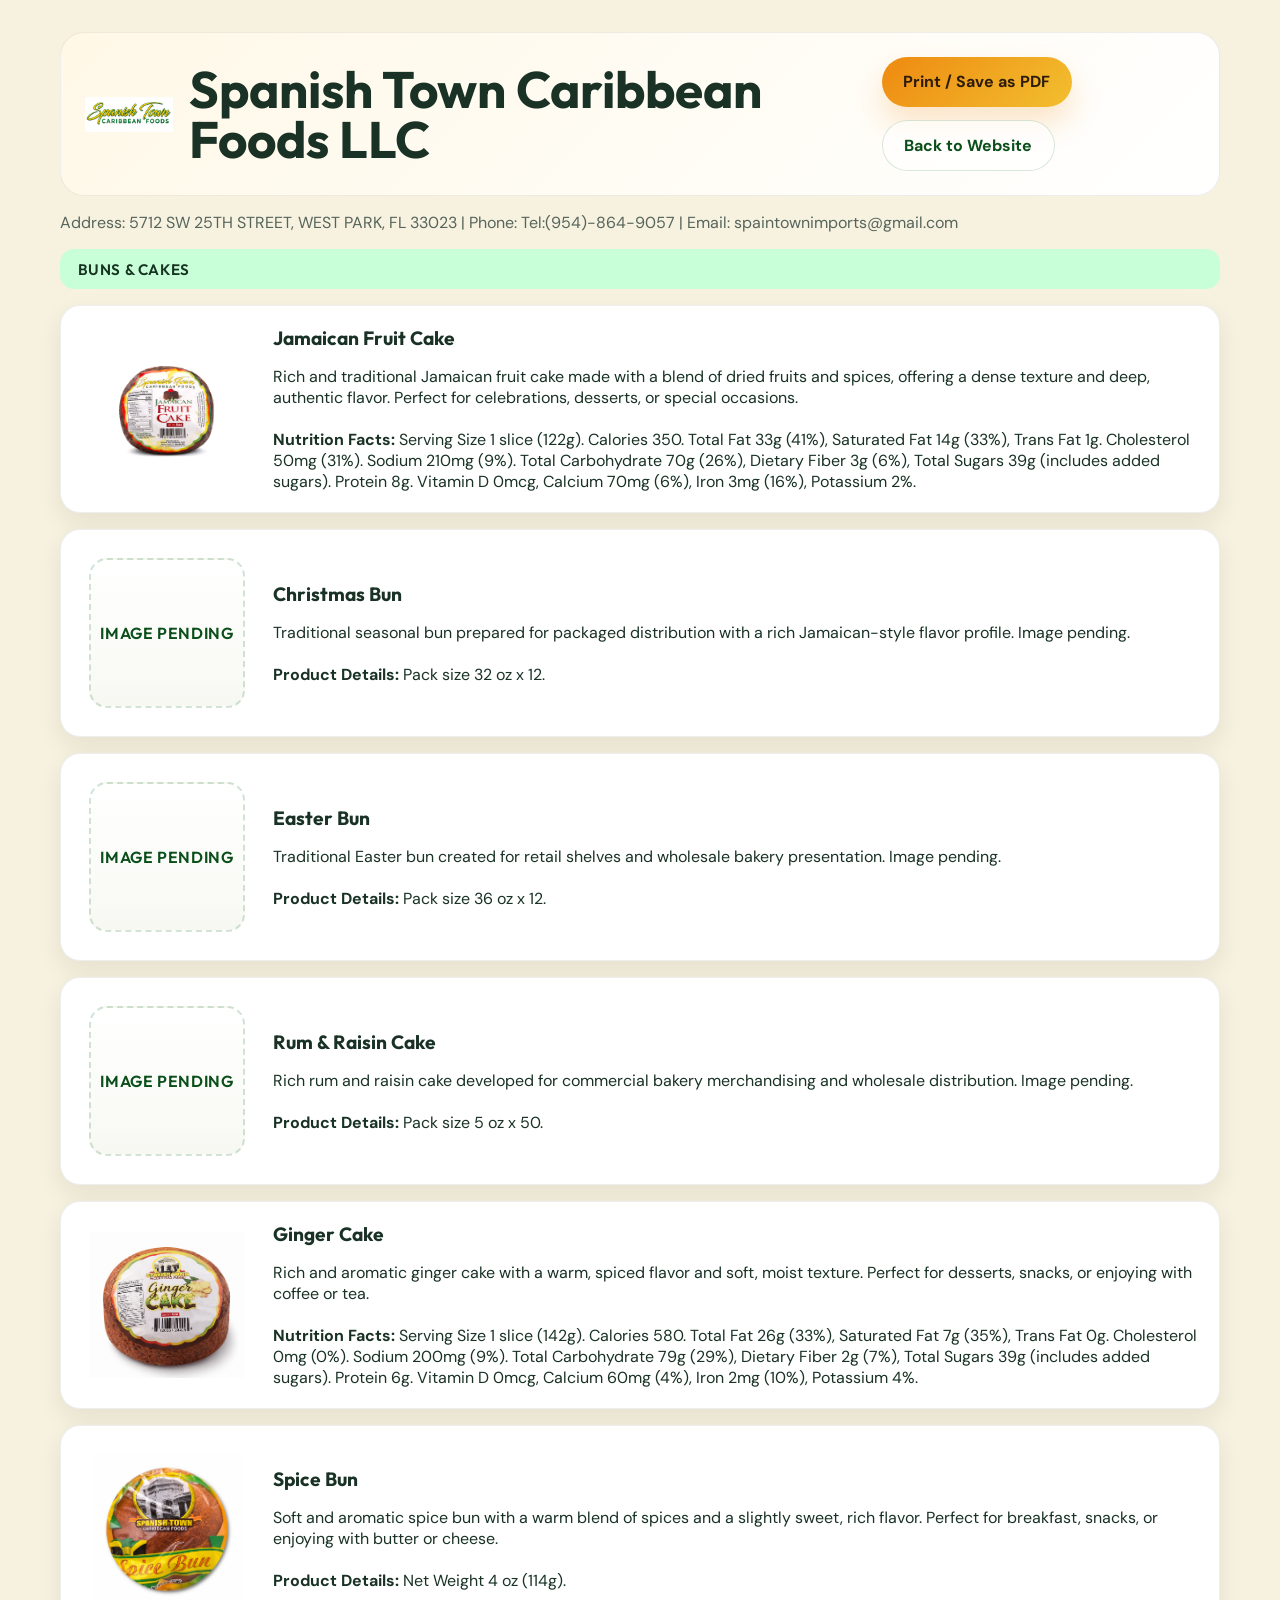
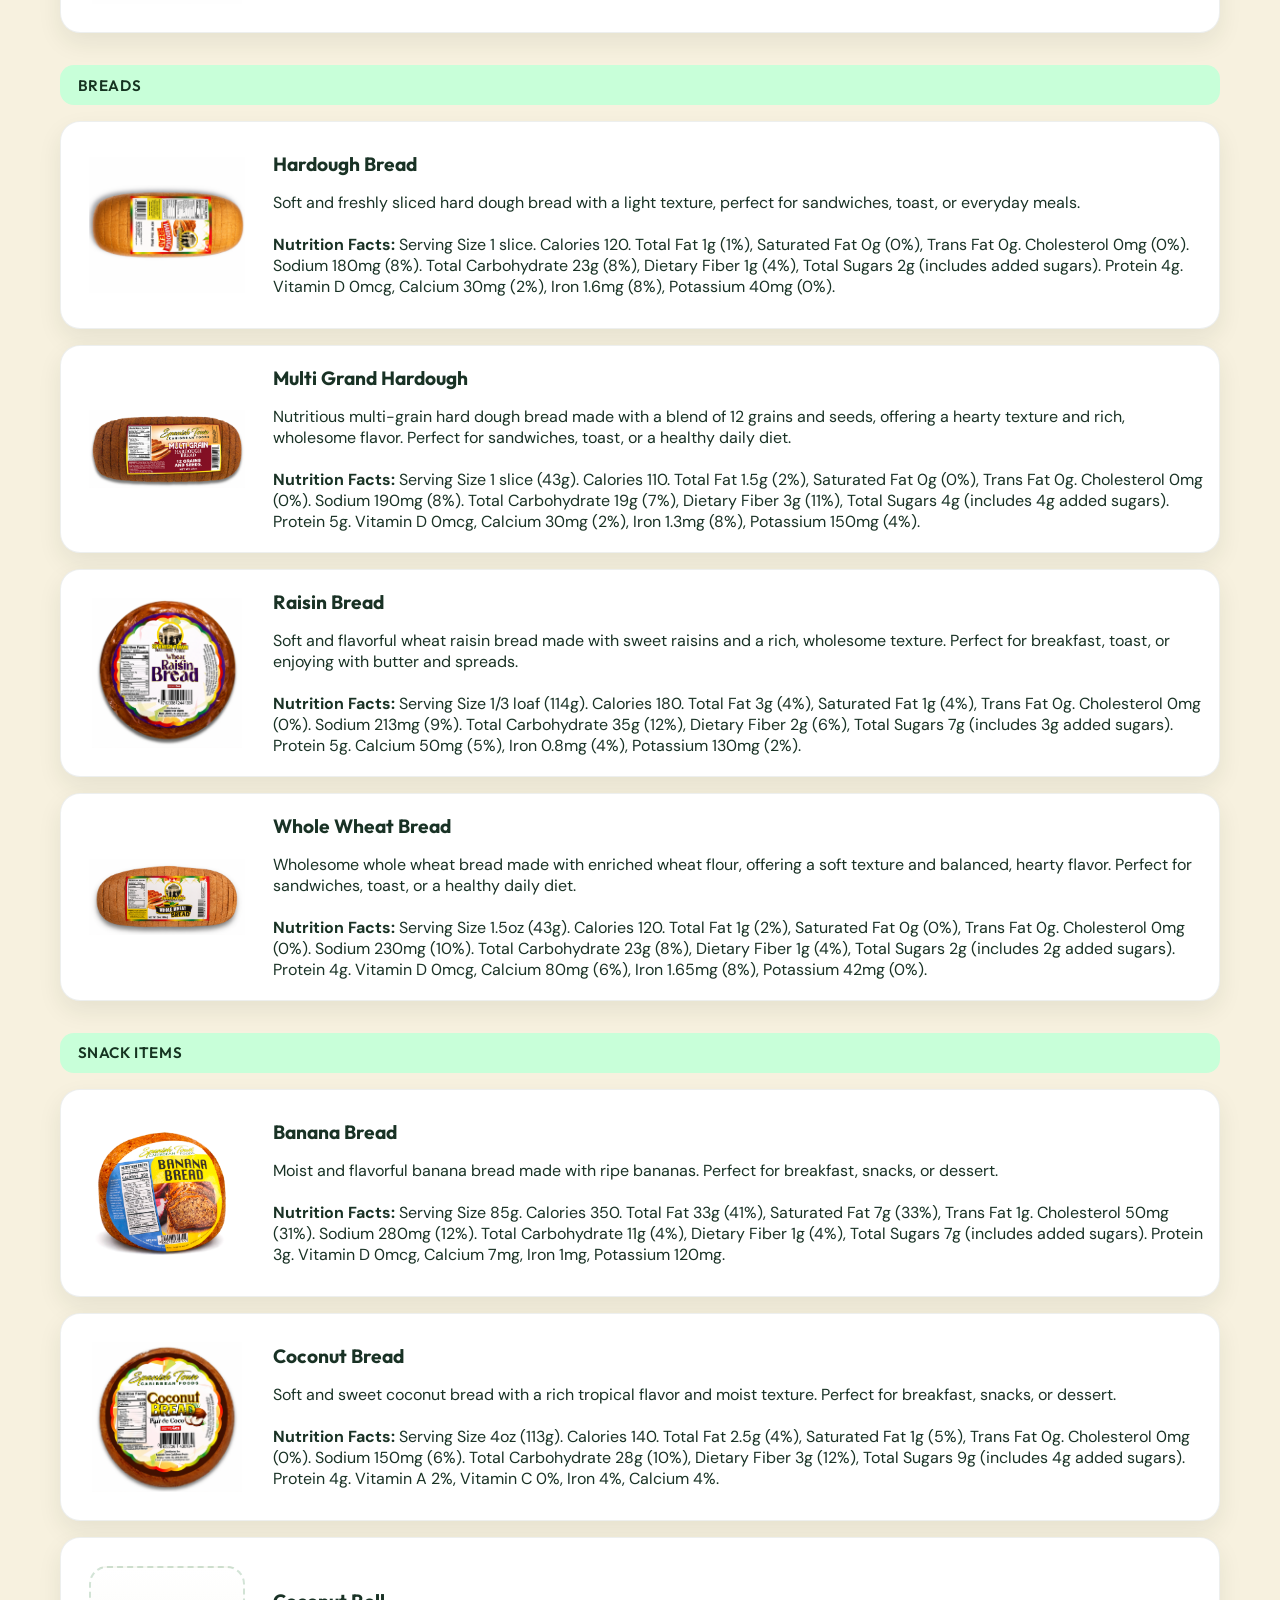
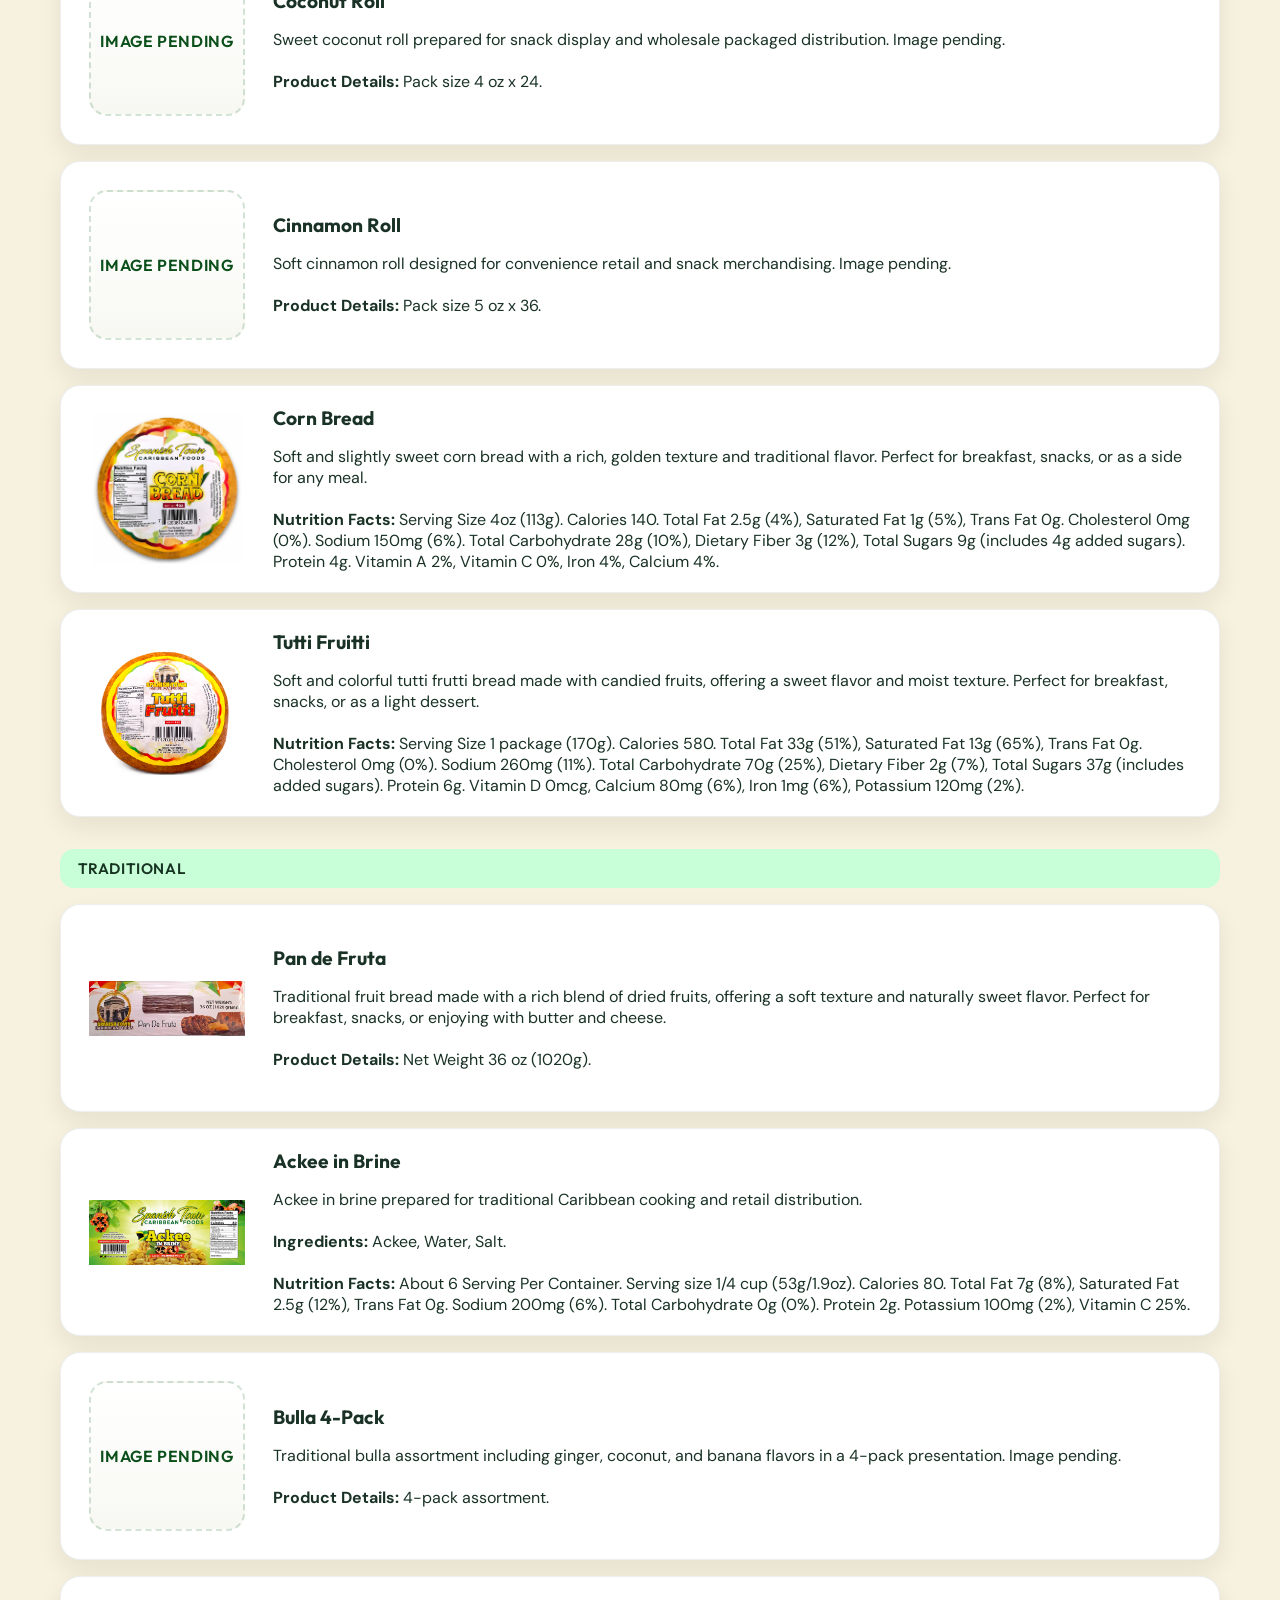
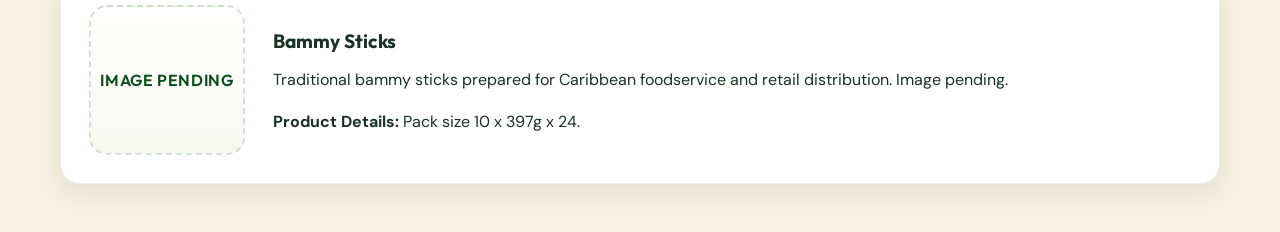
==== catalog.html @ 470613c6 "Initial website" ====
<!DOCTYPE html>
<html lang="en">
<head>
  <meta charset="UTF-8">
  <meta name="viewport" content="width=device-width, initial-scale=1.0">
  <title>Printable Catalog | Spanish Town Caribbean Foods LLC</title>
  <meta
    name="description"
    content="Printable product catalog for Spanish Town Caribbean Foods LLC."
  >
  <link rel="preconnect" href="https://fonts.googleapis.com">
  <link rel="preconnect" href="https://fonts.gstatic.com" crossorigin>
  <link
    href="https://fonts.googleapis.com/css2?family=DM+Sans:wght@400;500;700&family=Outfit:wght@500;600;700;800&display=swap"
    rel="stylesheet"
  >
  <link rel="stylesheet" href="styles.css">
</head>
<body class="catalog-print">
  <header class="print-header">
    <div class="container">
      <div class="print-shell">
        <div class="print-brand">
          <img src="img/Logo1.png" alt="Spanish Town Caribbean Foods LLC logo">
          <div>
            <h1>Spanish Town Caribbean Foods LLC</h1>
          </div>
        </div>
        <div class="print-actions">
          <a class="button button-primary" href="#" onclick="window.print(); return false;">Print / Save as PDF</a>
          <a class="button button-secondary" href="index.html">Back to Website</a>
        </div>
      </div>
      <p class="print-note">
        Address: 5712 SW 25TH STREET, WEST PARK, FL 33023 | Phone: Tel:(954)-864-9057 | Email: spaintownimports@gmail.com
      </p>
    </div>
  </header>

  <main>
    <section>
      <div class="container print-grid" id="print-grid" aria-live="polite"></div>
    </section>
  </main>

  <script src="script.js"></script>
</body>
</html>
---- styles.css ----
:root {
  --bg: #fffaf0;
  --surface: #ffffff;
  --surface-strong: #fff2cc;
  --text: #193225;
  --muted: #56655c;
  --line: rgba(25, 50, 37, 0.12);
  --green: #0d6b24;
  --green-deep: #0a4e1a;
  --gold: #f2bf2f;
  --orange: #ee8a11;
  --brown: #5b3510;
  --shadow: 0 20px 60px rgba(31, 54, 28, 0.12);
  --radius-lg: 28px;
  --radius-md: 20px;
  --radius-sm: 14px;
  --container: min(1160px, calc(100% - 2rem));
}

*,
*::before,
*::after {
  box-sizing: border-box;
}

html {
  scroll-behavior: smooth;
}

body {
  margin: 0;
  font-family: "DM Sans", sans-serif;
  color: var(--text);
  background:
    radial-gradient(circle at top left, rgba(242, 191, 47, 0.2), transparent 30%),
    radial-gradient(circle at 90% 15%, rgba(13, 107, 36, 0.14), transparent 28%),
    linear-gradient(180deg, #fffdf8 0%, #fffaf0 45%, #fff7ea 100%);
}

img {
  max-width: 100%;
  display: block;
}

a {
  color: inherit;
  text-decoration: none;
}

.container {
  width: var(--container);
  margin: 0 auto;
}

.sr-only {
  position: absolute;
  width: 1px;
  height: 1px;
  padding: 0;
  margin: -1px;
  overflow: hidden;
  clip: rect(0, 0, 0, 0);
  border: 0;
}

.site-header {
  position: sticky;
  top: 0;
  z-index: 20;
  padding: 1rem 0;
  backdrop-filter: blur(20px);
  background: rgba(255, 250, 240, 0.8);
  border-bottom: 1px solid rgba(25, 50, 37, 0.08);
}

.nav-shell {
  display: flex;
  align-items: center;
  justify-content: space-between;
  gap: 1.5rem;
}

.brand {
  display: flex;
  align-items: center;
  gap: 0.9rem;
  min-width: 0;
}

.brand-logo {
  width: 64px;
  height: 64px;
  object-fit: contain;
  border-radius: 18px;
  background: rgba(255, 255, 255, 0.9);
  box-shadow: 0 8px 24px rgba(19, 41, 25, 0.12);
  padding: 0.35rem;
}

.brand-copy {
  display: flex;
  flex-direction: column;
  gap: 0.1rem;
}

.brand-name,
.brand-tag,
.eyebrow,
.band-label,
.contact-label {
  letter-spacing: 0.08em;
  text-transform: uppercase;
}

.brand-name {
  font-family: "Outfit", sans-serif;
  font-size: 0.92rem;
  font-weight: 700;
}

.brand-tag {
  color: var(--muted);
  font-size: 0.72rem;
}

.site-nav {
  display: flex;
  align-items: center;
  gap: 1.15rem;
}

.site-nav a {
  font-weight: 500;
  color: var(--muted);
}

.site-nav .nav-cta,
.site-nav .nav-cta:hover,
.site-nav .nav-cta:focus-visible {
  color: #fff;
}

.site-nav a:hover,
.site-nav a:focus-visible {
  color: var(--green-deep);
}

.nav-cta,
.button {
  display: inline-flex;
  align-items: center;
  justify-content: center;
  border-radius: 999px;
  padding: 0.9rem 1.35rem;
  font-weight: 700;
  transition: transform 180ms ease, box-shadow 180ms ease, background 180ms ease;
}

.nav-cta {
  background: linear-gradient(135deg, var(--green) 0%, var(--green-deep) 100%);
  color: #fff;
  box-shadow: 0 14px 30px rgba(13, 107, 36, 0.2);
}

.nav-cta:hover,
.button:hover,
.nav-cta:focus-visible,
.button:focus-visible {
  transform: translateY(-2px);
}

.menu-toggle {
  display: none;
  border: 0;
  background: transparent;
  padding: 0.35rem;
  cursor: pointer;
}

.menu-toggle span {
  display: block;
  width: 24px;
  height: 2px;
  background: var(--green-deep);
  margin: 5px 0;
  border-radius: 2px;
}

.hero {
  padding: 5rem 0 2rem;
}

.hero-simple {
  display: flex;
  justify-content: center;
  text-align: center;
}

.hero-copy-simple {
  width: min(1120px, 100%);
  margin: 0 auto;
}

.eyebrow {
  color: var(--orange);
  font-size: 0.78rem;
  font-weight: 700;
  margin: 0 0 1rem;
}

h1,
h2,
h3 {
  margin: 0;
  font-family: "Outfit", sans-serif;
}

h1 {
  font-size: clamp(2.7rem, 4vw, 5rem);
  line-height: 0.98;
  max-width: none;
}

h2 {
  font-size: clamp(2rem, 3vw, 3rem);
  line-height: 1.05;
  max-width: 12ch;
}

h3 {
  font-size: 1.2rem;
}

.hero-text,
.section-intro,
.about-copy p,
.contact-copy p,
.product-copy p,
.contact-card p,
.site-footer p {
  color: var(--muted);
  line-height: 1.7;
}

.hero-text {
  max-width: 42rem;
  font-size: 1.05rem;
  margin: 1.25rem auto 0;
}

.hero-title {
  font-size: clamp(3.4rem, 7vw, 6.8rem);
  line-height: 0.92;
  letter-spacing: -0.04em;
  text-wrap: balance;
}

.hero-title-line {
  display: block;
}

.hero-title-warm {
  background: linear-gradient(180deg, #7c461d 0%, #683716 36%, #4f280f 68%, #341707 100%);
  -webkit-background-clip: text;
  background-clip: text;
  color: transparent;
  text-shadow:
    0 2px 0 rgba(52, 23, 7, 0.2),
    0 12px 26px rgba(79, 40, 15, 0.18);
}

.button-primary {
  background: linear-gradient(135deg, var(--orange) 0%, var(--gold) 100%);
  color: #2e1c0b;
  box-shadow: 0 16px 30px rgba(238, 138, 17, 0.22);
}

.button-secondary {
  background: rgba(255, 255, 255, 0.65);
  border: 1px solid rgba(13, 107, 36, 0.16);
  color: var(--green-deep);
}

.product-index {
  display: inline-flex;
  align-items: center;
  gap: 0.45rem;
  padding: 0.4rem 0.7rem;
  border-radius: 999px;
  background: rgba(13, 107, 36, 0.08);
  color: var(--green-deep);
  font-size: 0.78rem;
  font-weight: 700;
  letter-spacing: 0.04em;
  text-transform: uppercase;
}

.hero-band {
  margin-top: 3rem;
  padding: 1rem 0 0;
}

.hero-band-grid {
  display: grid;
  grid-template-columns: repeat(3, 1fr);
  gap: 1rem;
}

.hero-band-grid > div {
  padding: 1.25rem 1.35rem;
  border-radius: 18px;
  background: linear-gradient(135deg, rgba(255, 246, 222, 0.9), rgba(255, 255, 255, 0.72));
  border: 1px solid rgba(91, 53, 16, 0.08);
}

.band-number {
  display: block;
  font-family: "Outfit", sans-serif;
  font-size: 1.6rem;
  font-weight: 800;
  color: var(--green-deep);
}

.band-label {
  color: var(--muted);
  font-size: 0.75rem;
  font-weight: 700;
}

.section {
  padding: 5rem 0;
}

.section-heading {
  display: grid;
  grid-template-columns: 0.85fr 1.15fr;
  gap: 2rem;
}

.section-stack {
  display: flex;
  flex-direction: column;
  gap: 1rem;
}

.contact-cards {
  display: grid;
  gap: 1rem;
}

.contact-card,
.product-card {
  border-radius: var(--radius-md);
  background: rgba(255, 255, 255, 0.86);
  border: 1px solid var(--line);
  box-shadow: var(--shadow);
}

.contact-card {
  padding: 1.4rem;
}

.catalog-section {
  background: linear-gradient(180deg, rgba(255, 245, 220, 0.42), rgba(255, 255, 255, 0));
}

.catalog-group {
  display: grid;
  gap: 1.4rem;
}

.catalog-layout {
  display: grid;
  gap: 2.5rem;
}

.catalog-filters {
  display: flex;
  flex-wrap: wrap;
  justify-content: center;
  gap: 0.85rem;
  margin-bottom: 2rem;
}

.catalog-filter {
  border: 1px solid rgba(13, 107, 36, 0.14);
  background: rgba(255, 255, 255, 0.72);
  color: var(--green-deep);
  border-radius: 999px;
  padding: 0.8rem 1.2rem;
  font-family: "Outfit", sans-serif;
  font-size: 0.95rem;
  font-weight: 600;
  cursor: pointer;
  transition: transform 180ms ease, background 180ms ease, color 180ms ease, box-shadow 180ms ease;
}

.catalog-filter:hover,
.catalog-filter:focus-visible {
  transform: translateY(-2px);
}

.catalog-filter.is-active {
  background: linear-gradient(135deg, var(--green) 0%, var(--green-deep) 100%);
  color: #ffffff;
  box-shadow: 0 12px 28px rgba(13, 107, 36, 0.18);
}

.catalog-group + .catalog-group {
  margin-top: 0;
}

.catalog-group-heading {
  display: flex;
  justify-content: flex-start;
}

.catalog-group-badge,
.print-group-heading {
  display: inline-flex;
  align-items: center;
  padding: 0.65rem 1.1rem;
  border-radius: 14px;
  background: #c8ffd9;
  color: #163421;
  font-family: "Outfit", sans-serif;
  font-size: 0.95rem;
  font-weight: 600;
  letter-spacing: 0.04em;
  text-transform: uppercase;
}

.category-grid {
  width: 100%;
}

.section-heading {
  align-items: end;
  margin-bottom: 2rem;
}

.catalog-section .section-heading {
  grid-template-columns: 1fr;
  justify-items: center;
  text-align: center;
}

.catalog-section h2,
.pricing-section h2,
.about-section h2,
.contact-section h2 {
  max-width: none;
  font-size: clamp(2.5rem, 4.4vw, 4.25rem);
  color: var(--green);
}

.section-heading-simple {
  grid-template-columns: 1fr;
  justify-items: start;
  text-align: left;
  margin-bottom: 0;
}

.section-heading-simple h2 {
  max-width: none;
}

.about-copy-full {
  width: 100%;
  max-width: none;
  margin: 0;
  text-align: left;
}

.about-copy-full p {
  margin-top: 0;
  max-width: none;
}

.about-section .section-heading-simple {
  gap: 0.75rem;
}

.about-section .eyebrow {
  margin-bottom: 0;
}

.product-grid {
  display: grid;
  grid-template-columns: repeat(3, minmax(0, 1fr));
  gap: 1.2rem;
}

.product-card {
  display: flex;
  flex-direction: column;
  overflow: hidden;
  background: linear-gradient(180deg, #fffef9, #fff1c9);
}

.product-media {
  aspect-ratio: 1 / 1;
  display: flex;
  align-items: center;
  justify-content: center;
  background: #ffffff;
  padding: 1rem;
}

.product-media img {
  width: auto;
  height: 100%;
  max-width: 100%;
  max-height: 100%;
  object-fit: contain;
}

.product-media-placeholder {
  display: flex;
  align-items: center;
  justify-content: center;
  width: 100%;
  height: 100%;
  border: 2px dashed rgba(13, 107, 36, 0.18);
  border-radius: 18px;
  background: linear-gradient(180deg, #ffffff, #f8f8f3);
  color: var(--green-deep);
  font-family: "Outfit", sans-serif;
  font-size: 1rem;
  font-weight: 600;
  letter-spacing: 0.04em;
  text-transform: uppercase;
}

.product-copy {
  flex: 1;
  display: flex;
  flex-direction: column;
  justify-content: flex-start;
  padding: 1.2rem;
  background: transparent;
}

.product-copy h3 {
  margin-top: 0.9rem;
}

.product-copy p {
  margin-bottom: 0;
}

.product-details {
  margin-top: 1rem;
  border-top: 1px solid rgba(25, 50, 37, 0.12);
  padding-top: 0.9rem;
}

.product-details summary {
  list-style: none;
  cursor: pointer;
  font-family: "Outfit", sans-serif;
  font-size: 0.95rem;
  font-weight: 600;
  color: var(--green-deep);
}

.product-details summary::-webkit-details-marker {
  display: none;
}

.product-details summary::after {
  content: "+";
  float: right;
  font-size: 1.05rem;
}

.product-details[open] summary::after {
  content: "-";
}

.product-details-body {
  margin-top: 0.85rem;
  color: var(--muted);
  line-height: 1.7;
}

.pricing-section {
  position: relative;
  overflow: hidden;
  padding-top: 3rem;
}

.pricing-section::before {
  content: "";
  position: absolute;
  inset: 4rem auto auto -8rem;
  width: 280px;
  height: 280px;
  border-radius: 50%;
  background: radial-gradient(circle, rgba(238, 138, 17, 0.12), transparent 70%);
  pointer-events: none;
}

.pricing-shell {
  display: grid;
  grid-template-columns: 0.95fr 1.05fr;
  gap: 2rem;
  align-items: start;
}

.pricing-copy {
  display: grid;
  gap: 1.25rem;
}

.pricing-copy h2 {
  max-width: 11ch;
  line-height: 0.95;
}

.pricing-copy p:last-child {
  max-width: none;
  font-size: 1.05rem;
}

.pricing-rule {
  width: min(100%, 620px);
  height: 3px;
  border-radius: 999px;
  background: linear-gradient(90deg, rgba(91, 53, 16, 0.7), rgba(91, 53, 16, 0.08));
}

.pricing-panel {
  display: grid;
  gap: 1.25rem;
}

.pricing-table-wrap {
  overflow: hidden;
  border-radius: 20px;
  background: rgba(255, 255, 255, 0.9);
  border: 1px solid rgba(25, 50, 37, 0.12);
  box-shadow: var(--shadow);
}

.pricing-table {
  width: 100%;
  border-collapse: collapse;
}

.pricing-table th,
.pricing-table td {
  padding: 1.25rem 1.4rem;
  text-align: left;
  border-bottom: 1px solid rgba(25, 50, 37, 0.12);
}

.pricing-table th {
  font-family: "Outfit", sans-serif;
  font-size: 0.95rem;
  color: #1f2c24;
  background: rgba(255, 250, 240, 0.9);
}

.pricing-table tbody tr:last-child td {
  border-bottom: 0;
}

.pricing-table td {
  color: #24342b;
  background: rgba(255, 255, 255, 0.94);
}

.price-value {
  font-family: "Outfit", sans-serif;
  font-size: 1.1rem;
  font-weight: 700;
  color: #079d45 !important;
}

.pricing-banner {
  display: grid;
  grid-template-columns: auto 1fr;
  gap: 1rem;
  align-items: start;
  padding: 1.25rem 1.4rem;
  border-radius: 18px;
  background: linear-gradient(135deg, #b8ffbd, #d4ffb5);
  border: 1px solid rgba(7, 157, 69, 0.12);
}

.pricing-banner p {
  margin: 0;
  color: #1d3527;
  font-size: 1.02rem;
}

.pricing-banner-icon {
  width: 32px;
  height: 32px;
  display: inline-flex;
  align-items: center;
  justify-content: center;
  border-radius: 50%;
  background: rgba(255, 255, 255, 0.72);
  color: #079d45;
  font-weight: 800;
}

.pricing-highlights {
  display: grid;
  grid-template-columns: repeat(3, minmax(0, 1fr));
  gap: 1.35rem;
  margin-top: 2rem;
}

.pricing-card {
  padding: 1.5rem;
  border-radius: 20px;
  background: rgba(255, 250, 247, 0.82);
  border: 1px solid rgba(25, 50, 37, 0.1);
  box-shadow: var(--shadow);
}

.pricing-card h3 {
  font-size: clamp(1.6rem, 2vw, 2.3rem);
  line-height: 0.98;
  margin-bottom: 0.8rem;
}

.pricing-card p {
  margin: 0;
  color: var(--muted);
  line-height: 1.55;
}

.contact-section {
  padding-top: 1.5rem;
}

.contact-cards {
  grid-template-columns: repeat(3, minmax(0, 1fr));
  margin-top: 0;
}

.contact-cards-uniform {
  align-items: stretch;
}

.contact-card a {
  font-family: "Outfit", sans-serif;
  font-size: 1.05rem;
  font-weight: 600;
  color: var(--green-deep);
  word-break: break-word;
}

.contact-value {
  font-family: "Outfit", sans-serif;
  font-size: 0.9rem;
  font-weight: 600;
  color: var(--green-deep);
  word-break: break-word;
  white-space: nowrap;
}

.contact-card {
  min-height: 180px;
  display: flex;
  flex-direction: column;
  justify-content: center;
  align-items: center;
  text-align: center;
}

.contact-card p,
.contact-card a {
  margin-top: 0.85rem;
}

.contact-label {
  display: block;
  min-height: 1.2rem;
  color: var(--orange);
  font-size: 0.74rem;
  font-weight: 700;
}

.contact-card .contact-value {
  color: var(--green-deep);
}

.site-footer {
  padding: 2rem 0 3rem;
}

.footer-shell {
  display: flex;
  align-items: flex-end;
  justify-content: space-between;
  gap: 2rem;
  padding-top: 2rem;
  border-top: 1px solid rgba(25, 50, 37, 0.12);
}

.footer-logo {
  width: 120px;
  margin-bottom: 1rem;
}

.footer-links {
  display: flex;
  flex-wrap: wrap;
  gap: 1rem;
  color: var(--muted);
}

.footer-links a:hover,
.footer-links a:focus-visible {
  color: var(--green-deep);
}

.catalog-print {
  background: #f7f1df;
}

.print-header {
  padding: 2rem 0 1rem;
}

.print-shell {
  display: flex;
  align-items: center;
  justify-content: space-between;
  gap: 1.5rem;
  border-radius: 24px;
  padding: 1.5rem;
  background: linear-gradient(135deg, #fff8e7, #ffffff);
  border: 1px solid rgba(25, 50, 37, 0.08);
}

.print-brand {
  display: flex;
  align-items: center;
  gap: 1rem;
}

.print-brand img {
  width: 88px;
  height: 88px;
  object-fit: contain;
}

.print-actions {
  display: flex;
  gap: 0.8rem;
  flex-wrap: wrap;
}

.print-note {
  color: var(--muted);
  margin: 1rem 0 0;
}

.print-grid {
  display: grid;
  gap: 2rem;
  padding-bottom: 3rem;
}

.print-group {
  display: grid;
  gap: 1rem;
}

.print-card {
  display: grid;
  grid-template-columns: 180px 1fr;
  gap: 1rem;
  align-items: center;
  padding: 1rem;
  border-radius: 20px;
  background: #fff;
  border: 1px solid rgba(25, 50, 37, 0.08);
  box-shadow: 0 10px 24px rgba(31, 54, 28, 0.08);
  break-inside: avoid;
}

.print-card-media {
  border-radius: 16px;
  display: flex;
  align-items: center;
  justify-content: center;
  background: #ffffff;
  padding: 0.75rem;
}

.print-card-media img {
  width: auto;
  height: 150px;
  max-width: 100%;
  object-fit: contain;
}

.print-media-placeholder {
  min-height: 150px;
}

.print-card p {
  margin-bottom: 0;
}

@media (max-width: 1024px) {
  .hero-grid,
  .section-heading,
  .pricing-shell,
  .pricing-highlights,
  .hero-band-grid,
  .product-grid,
  .contact-cards,
  .print-grid {
    grid-template-columns: 1fr 1fr;
  }

  .product-grid {
    grid-template-columns: repeat(2, minmax(0, 1fr));
  }

  .contact-cards {
    grid-template-columns: 1fr;
  }

  .pricing-highlights {
    grid-template-columns: 1fr;
  }
}

@media (max-width: 780px) {
  .site-header {
    padding: 0.8rem 0;
  }

  .menu-toggle {
    display: inline-block;
  }

  .site-nav {
    position: absolute;
    top: calc(100% + 0.5rem);
    right: 1rem;
    left: 1rem;
    display: none;
    flex-direction: column;
    align-items: stretch;
    padding: 1rem;
    border-radius: 18px;
    background: rgba(255, 250, 240, 0.98);
    border: 1px solid rgba(25, 50, 37, 0.08);
    box-shadow: var(--shadow);
  }

  .site-nav.is-open {
    display: flex;
  }

  .hero-grid,
  .section-heading,
  .hero-band-grid,
  .product-grid,
  .footer-shell,
  .print-grid,
  .print-card {
    grid-template-columns: 1fr;
  }

  .catalog-filters {
    justify-content: flex-start;
  }

  .pricing-table th,
  .pricing-table td {
    padding: 1rem;
    font-size: 0.92rem;
  }

  .pricing-copy h2 {
    max-width: none;
  }

  .nav-shell {
    position: relative;
  }

  h1 {
    max-width: none;
    font-size: clamp(2.3rem, 9vw, 3.6rem);
  }

  .hero-title {
    font-size: clamp(2.6rem, 11vw, 4.1rem);
    line-height: 0.96;
  }

  h2 {
    max-width: none;
  }

  .brand-copy {
    display: none;
  }

  .section {
    padding: 4rem 0;
  }

  .hero {
    padding-top: 2rem;
  }

  .print-shell,
  .print-brand {
    flex-direction: column;
    align-items: flex-start;
  }
}

@media print {
  .print-actions,
  .site-header,
  .site-footer {
    display: none !important;
  }

  body.catalog-print {
    background: #fff;
  }

  .print-header {
    padding-top: 0;
  }

  .print-shell,
  .print-card {
    box-shadow: none;
  }
}

/* A PARTIR DE AQUÍ HE AÑADIDO / AJUSTADO */

.about-section {
  padding-top: 0.5rem;
  padding-bottom: 2rem;
}

.contact-section {
  padding-top: 1rem;
  padding-bottom: 2rem;
}

.about-heading {
  width: 100%;
  display: block;
  text-align: center;
  margin-bottom: 1.5rem;
}

.about-heading h2 {
  display: block;
  width: 100%;
  max-width: none;
  margin: 0;
  text-align: center;
}

.contact-copy {
  width: 100%;
  display: block;
  text-align: center;
  margin-bottom: 1.5rem;
}

.contact-copy h2 {
  display: block;
  width: 100%;
  max-width: none;
  margin: 0;
  text-align: center;
}

.about-copy {
  width: 100%;
  text-align: left;
}

.about-copy p {
  text-align: left;
}
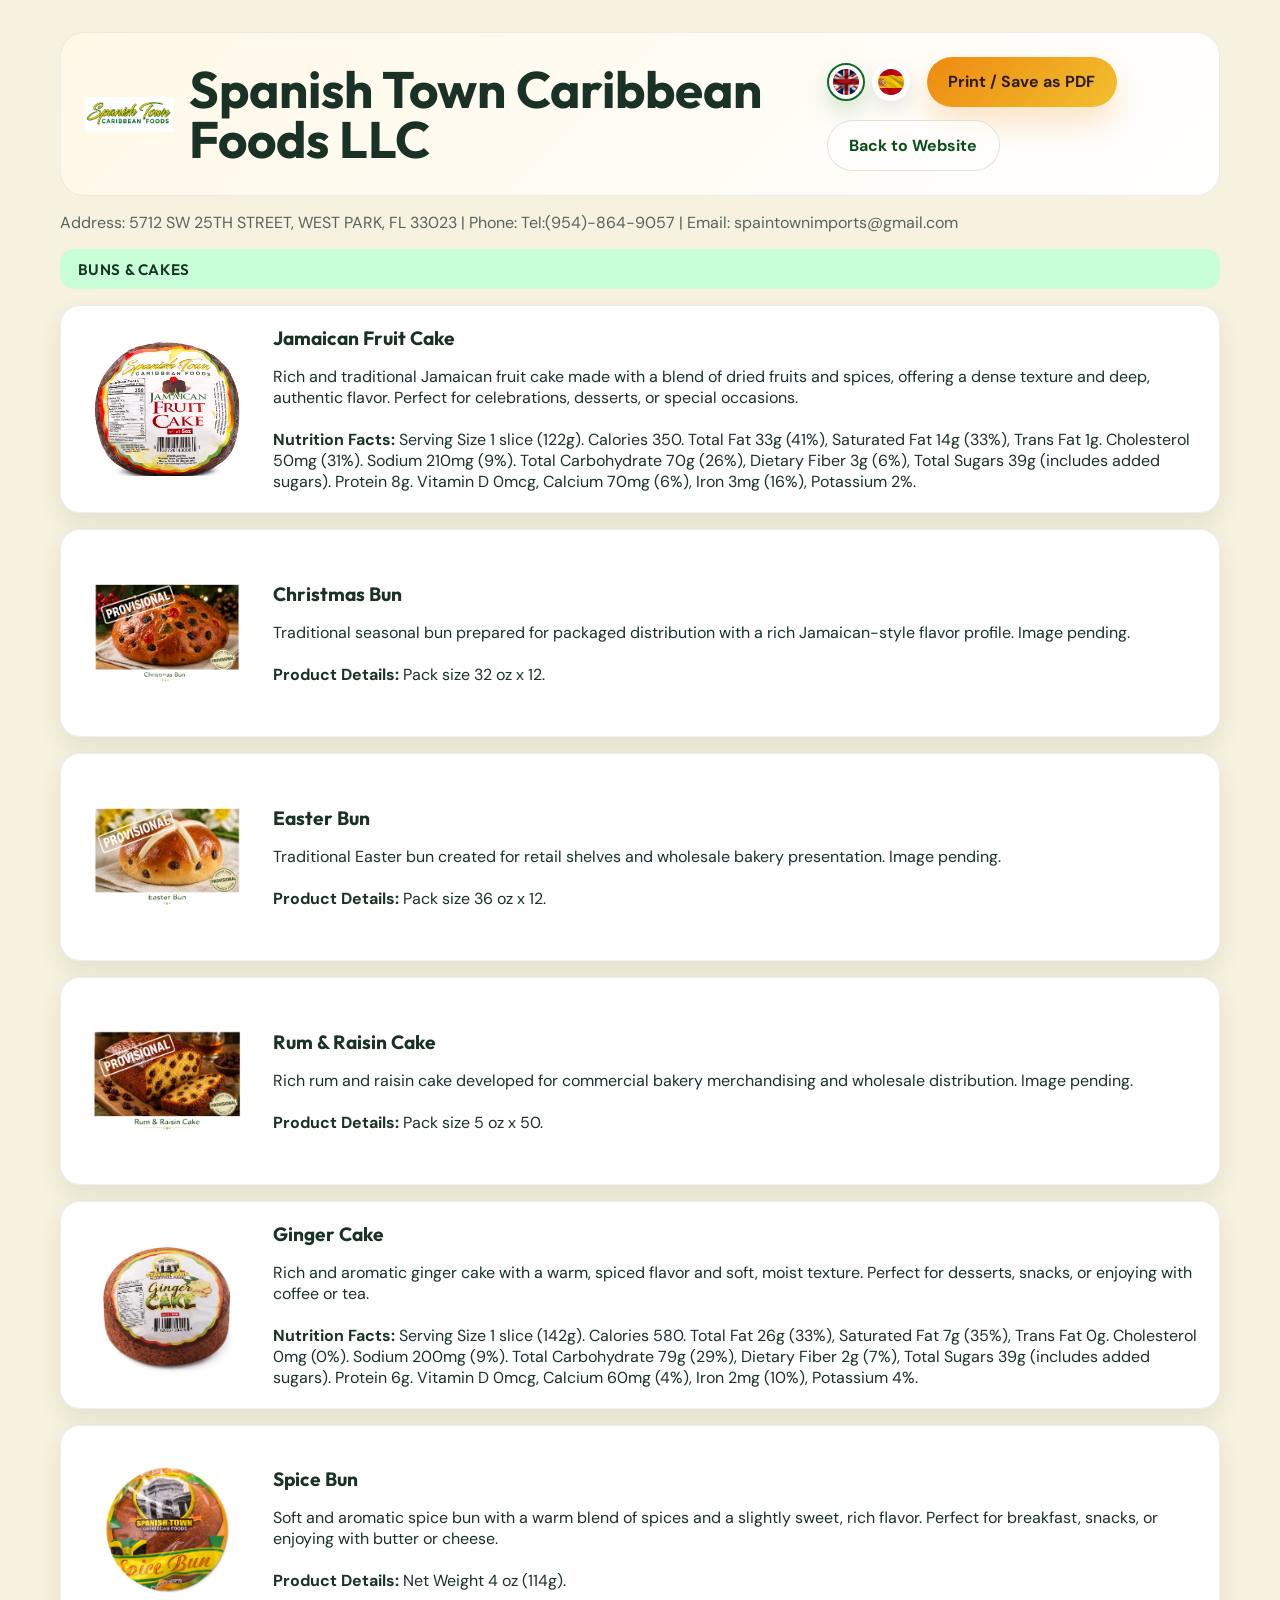
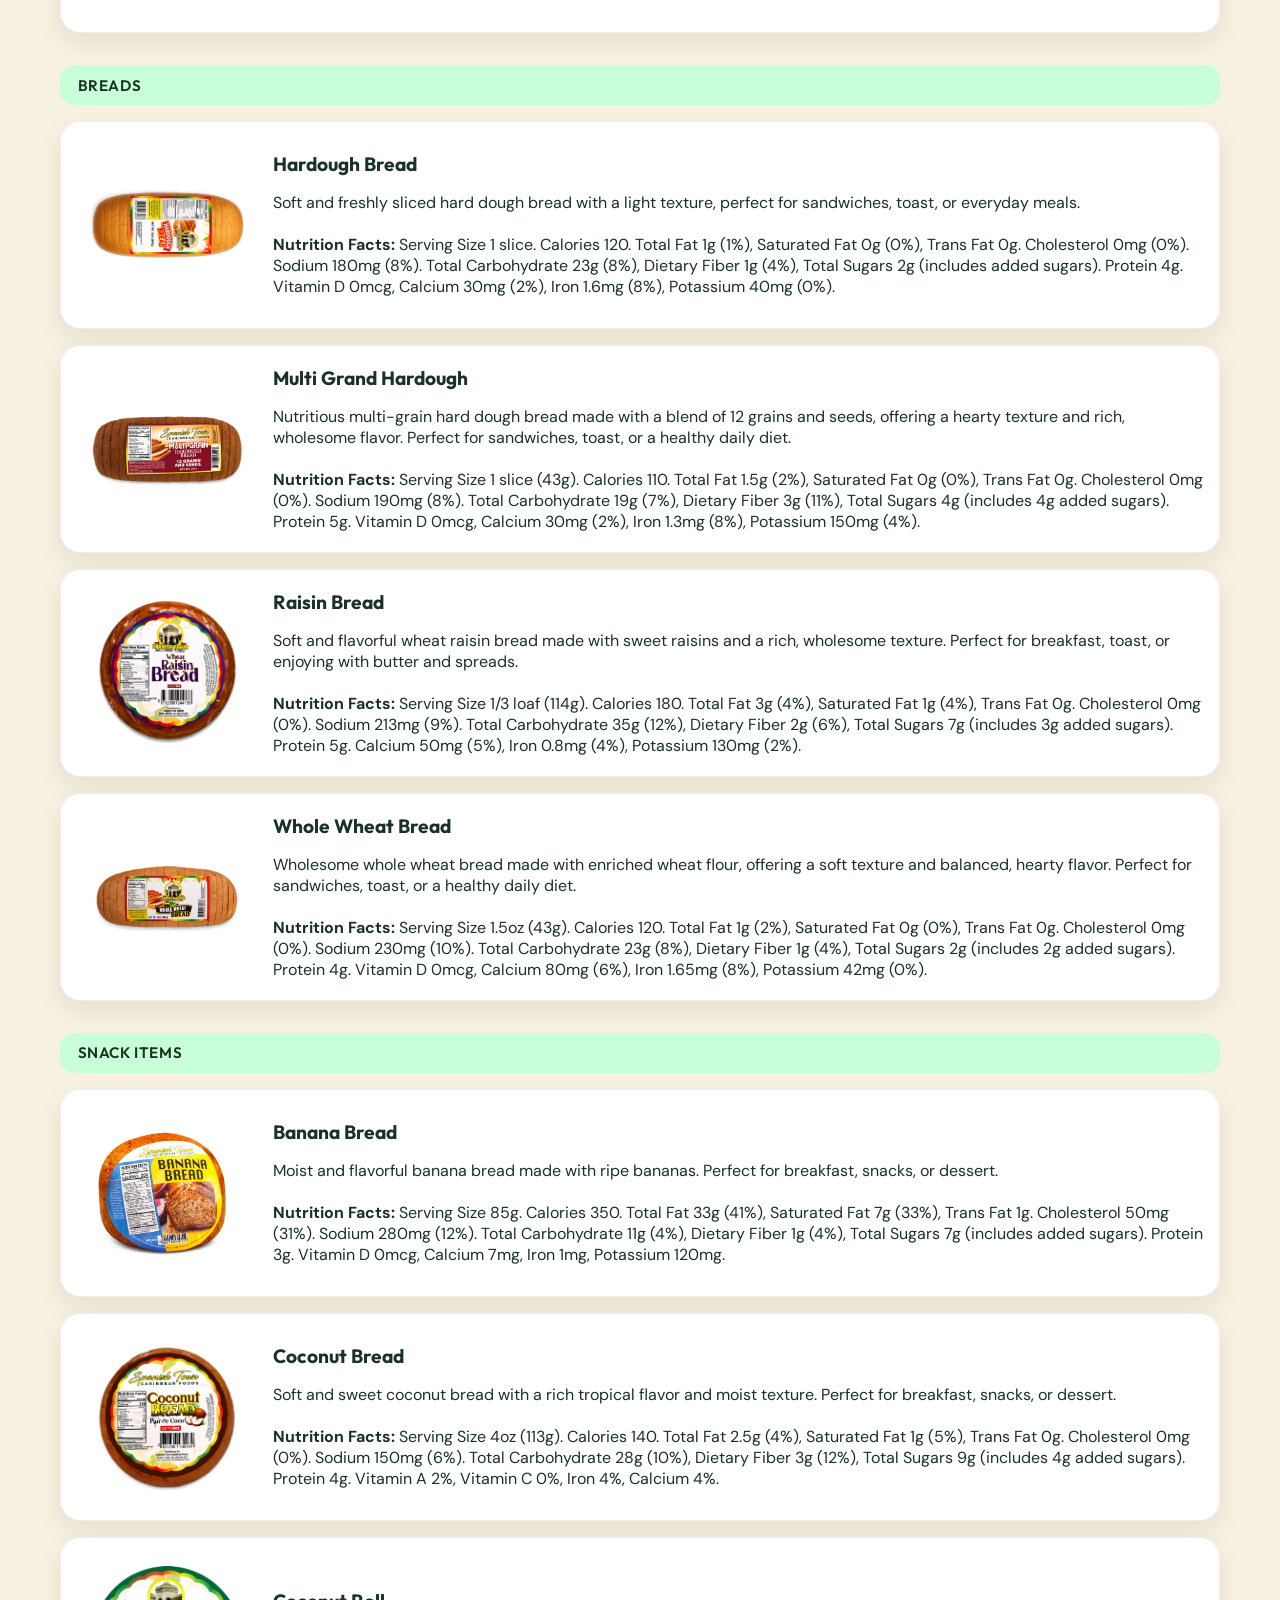
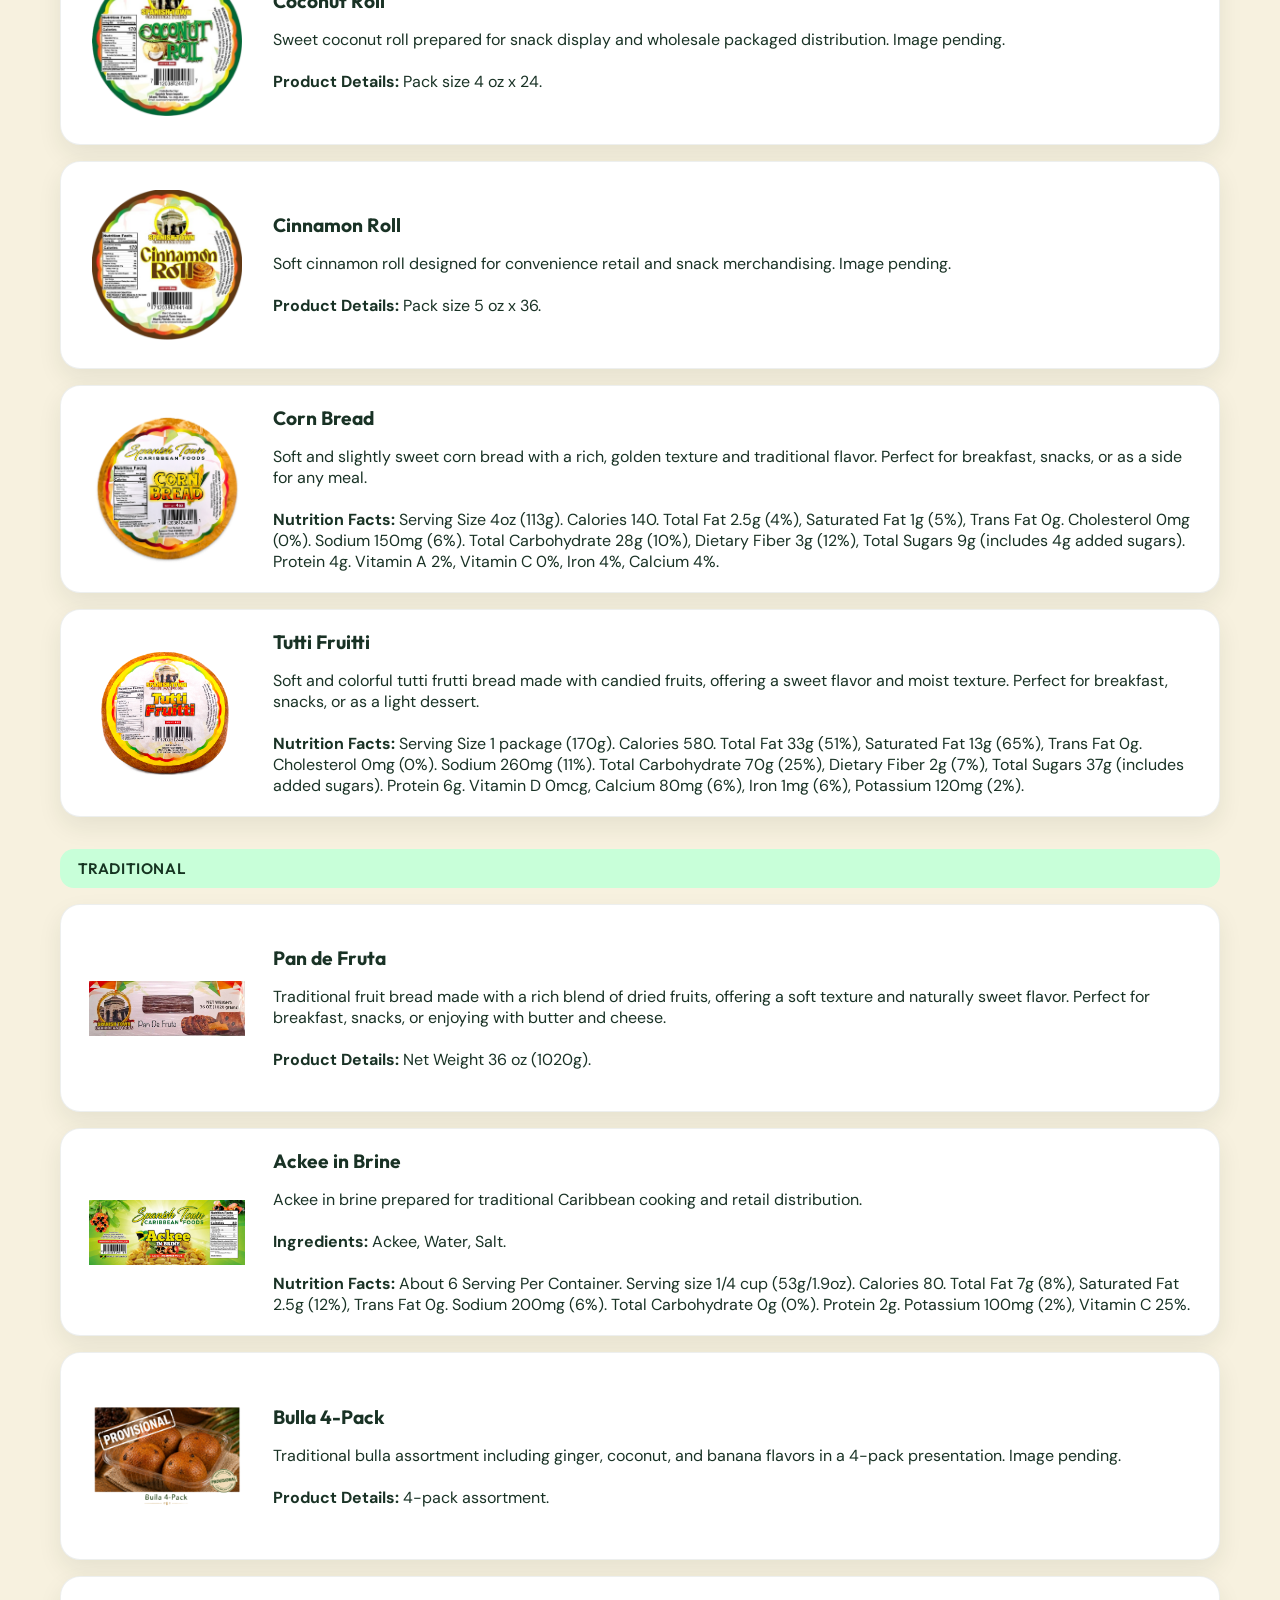
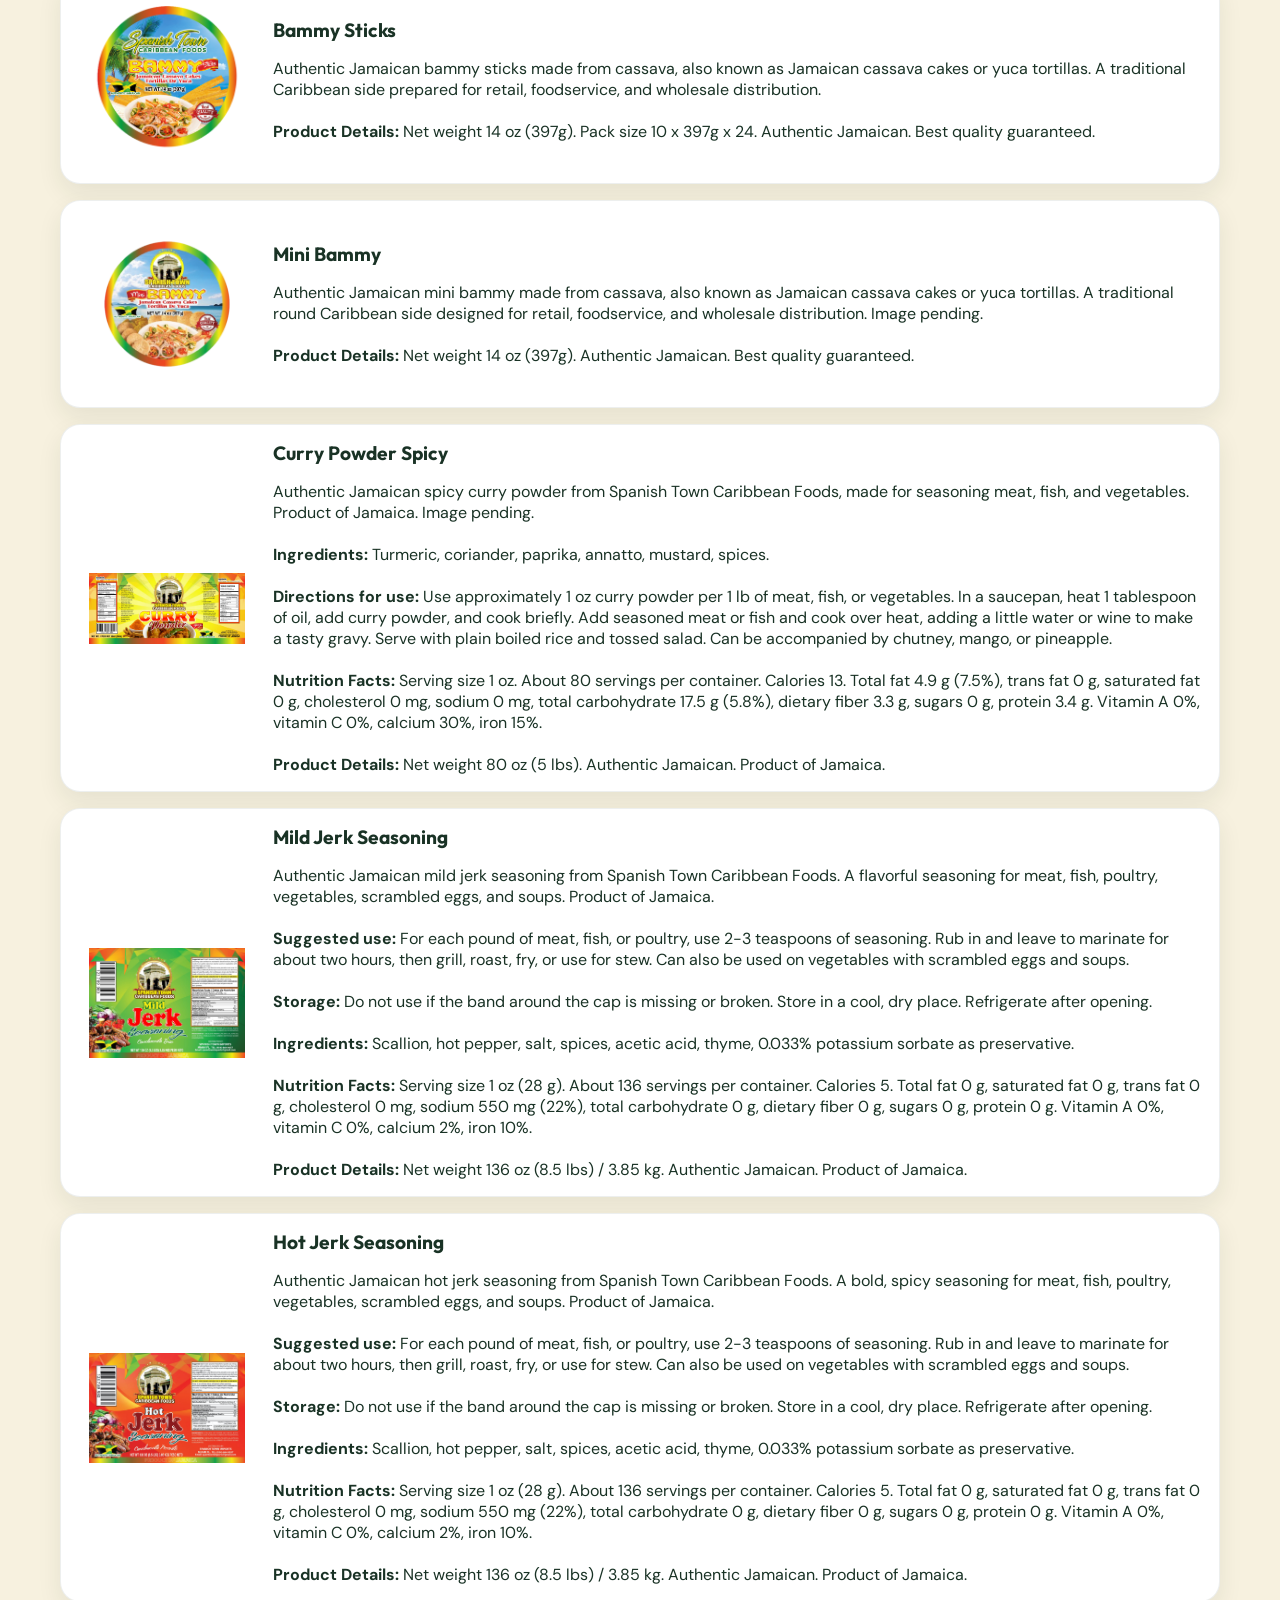
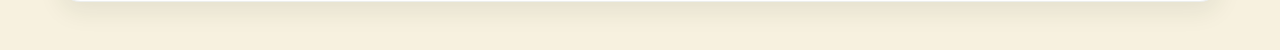
==== commit e7769844: "Add multilingual catalog and products" ====
--- a/catalog.html
+++ b/catalog.html
@@ -23,15 +23,23 @@
         <div class="print-brand">
           <img src="img/Logo1.png" alt="Spanish Town Caribbean Foods LLC logo">
           <div>
-            <h1>Spanish Town Caribbean Foods LLC</h1>
+            <h1 data-i18n="brand.printName">Spanish Town Caribbean Foods LLC</h1>
           </div>
         </div>
         <div class="print-actions">
-          <a class="button button-primary" href="#" onclick="window.print(); return false;">Print / Save as PDF</a>
-          <a class="button button-secondary" href="index.html">Back to Website</a>
+          <div class="language-switcher print-language-switcher" aria-label="Language" data-i18n-aria-label="language.label">
+            <button class="language-button" type="button" data-lang="en" aria-label="English" data-i18n-aria-label="language.english">
+              <img src="img/banderaBrit.jpg" alt="">
+            </button>
+            <button class="language-button" type="button" data-lang="es" aria-label="Spanish" data-i18n-aria-label="language.spanish">
+              <img src="img/banderaEsp.jpg" alt="">
+            </button>
+          </div>
+          <a class="button button-primary" href="#" onclick="window.print(); return false;" data-i18n="print.printSave">Print / Save as PDF</a>
+          <a class="button button-secondary" href="index.html" data-i18n="print.back">Back to Website</a>
         </div>
       </div>
-      <p class="print-note">
+      <p class="print-note" data-i18n="print.note">
         Address: 5712 SW 25TH STREET, WEST PARK, FL 33023 | Phone: Tel:(954)-864-9057 | Email: spaintownimports@gmail.com
       </p>
     </div>
@@ -43,6 +51,10 @@
     </section>
   </main>
 
+  <button class="scroll-top-button" type="button" aria-label="Back to top" data-i18n-aria-label="scrollTop.label">
+    ↑
+  </button>
+
   <script src="script.js"></script>
 </body>
 </html>
--- a/styles.css
+++ b/styles.css
@@ -145,6 +145,45 @@
   color: var(--green-deep);
 }
 
+.language-switcher {
+  display: inline-flex;
+  align-items: center;
+  gap: 0.45rem;
+}
+
+.language-button {
+  width: 38px;
+  height: 38px;
+  display: inline-flex;
+  align-items: center;
+  justify-content: center;
+  padding: 0;
+  border: 2px solid transparent;
+  border-radius: 999px;
+  background: rgba(255, 255, 255, 0.76);
+  box-shadow: 0 8px 18px rgba(19, 41, 25, 0.1);
+  cursor: pointer;
+  transition: transform 180ms ease, border-color 180ms ease, box-shadow 180ms ease;
+}
+
+.language-button:hover,
+.language-button:focus-visible {
+  transform: translateY(-2px);
+  border-color: rgba(13, 107, 36, 0.28);
+}
+
+.language-button.is-active {
+  border-color: var(--green);
+  box-shadow: 0 10px 22px rgba(13, 107, 36, 0.18);
+}
+
+.language-button img {
+  width: 26px;
+  height: 26px;
+  border-radius: 50%;
+  object-fit: cover;
+}
+
 .nav-cta,
 .button {
   display: inline-flex;
@@ -187,18 +226,118 @@
 }
 
 .hero {
-  padding: 5rem 0 2rem;
-}
-
-.hero-simple {
-  display: flex;
-  justify-content: center;
+  padding: 0 0 0.5rem;
+}
+
+.hero-carousel {
+  position: relative;
+  width: 100%;
+  min-height: 520px;
+  margin: 0 auto;
+  display: grid;
+  gap: 0;
+  background:
+    radial-gradient(circle at top left, rgba(242, 191, 47, 0.2), transparent 28%),
+    radial-gradient(circle at 82% 18%, rgba(13, 107, 36, 0.12), transparent 24%),
+    linear-gradient(180deg, #fffdf8 0%, #fffaf0 48%, #fff7ea 100%);
+}
+
+.hero-slider-shell {
+  padding: 0;
+}
+
+.hero-slider-viewport {
+  position: relative;
+  overflow: hidden;
+  min-height: 520px;
+}
+
+.hero-composition {
+  position: relative;
+  min-height: 420px;
+  width: 100%;
+}
+
+.hero-slide {
+  position: absolute;
+  left: 50%;
+  top: 50%;
+  transform-origin: center;
+  opacity: 0;
+  transition: transform 700ms ease, opacity 700ms ease;
+  will-change: transform, opacity;
+}
+
+.hero-slide img {
+  width: auto;
+  max-width: 100%;
+  max-height: 100%;
+  object-fit: contain;
+  filter: drop-shadow(0 28px 34px rgba(42, 30, 10, 0.16));
+}
+
+.hero-slide.is-center {
+  width: min(44vw, 560px);
+  height: min(30vw, 360px);
+  transform: translate(-50%, -44%) scale(1);
+  z-index: 4;
+  opacity: 1;
+}
+
+.hero-slide.is-left {
+  width: min(26vw, 330px);
+  height: min(19vw, 230px);
+  transform: translate(-126%, -46%) rotate(-8deg) scale(0.98);
+  z-index: 3;
+  opacity: 1;
+}
+
+.hero-slide.is-right {
+  width: min(26vw, 330px);
+  height: min(19vw, 230px);
+  transform: translate(26%, -43%) rotate(8deg) scale(0.98);
+  z-index: 3;
+  opacity: 1;
+}
+
+.hero-slide.is-far-left {
+  width: min(18vw, 220px);
+  height: min(14vw, 170px);
+  transform: translate(-190%, -42%) rotate(-12deg) scale(0.9);
+  z-index: 2;
+  opacity: 0.82;
+}
+
+.hero-slide.is-far-right {
+  width: min(18vw, 220px);
+  height: min(14vw, 170px);
+  transform: translate(92%, -40%) rotate(12deg) scale(0.9);
+  z-index: 2;
+  opacity: 0.82;
+}
+
+.hero-banner-shell {
+  position: relative;
+  padding: 1.5rem 0 2rem;
+}
+
+.hero-banner {
+  width: min(980px, 100%);
+  margin: 0 auto;
+  padding: 0;
+  background: transparent;
+  border-radius: 0;
   text-align: center;
-}
-
-.hero-copy-simple {
-  width: min(1120px, 100%);
-  margin: 0 auto;
+  display: grid;
+  gap: 0.55rem;
+}
+
+.hero-kicker {
+  margin: 0;
+  color: #66756d;
+  font-size: 0.95rem;
+  line-height: 1.5;
+  letter-spacing: 0.02em;
 }
 
 .eyebrow {
@@ -249,9 +388,11 @@
 }
 
 .hero-title {
-  font-size: clamp(3.4rem, 7vw, 6.8rem);
-  line-height: 0.92;
-  letter-spacing: -0.04em;
+  margin: 0;
+  font-size: clamp(1.35rem, 2.9vw, 2.15rem);
+  line-height: 1.08;
+  letter-spacing: 0.12em;
+  white-space: normal;
   text-wrap: balance;
 }
 
@@ -265,8 +406,8 @@
   background-clip: text;
   color: transparent;
   text-shadow:
-    0 2px 0 rgba(52, 23, 7, 0.2),
-    0 12px 26px rgba(79, 40, 15, 0.18);
+    0 2px 0 rgba(52, 23, 7, 0.18),
+    0 10px 20px rgba(79, 40, 15, 0.12);
 }
 
 .button-primary {
@@ -279,6 +420,10 @@
   background: rgba(255, 255, 255, 0.65);
   border: 1px solid rgba(13, 107, 36, 0.16);
   color: var(--green-deep);
+}
+
+.scroll-top-button {
+  display: none;
 }
 
 .product-index {
@@ -773,6 +918,16 @@
   text-align: center;
 }
 
+.contact-card-link {
+  transition: transform 180ms ease, box-shadow 180ms ease, border-color 180ms ease;
+}
+
+.contact-card-link:hover,
+.contact-card-link:focus-visible {
+  transform: translateY(-2px);
+  border-color: rgba(13, 107, 36, 0.18);
+}
+
 .contact-card p,
 .contact-card a {
   margin-top: 0.85rem;
@@ -853,8 +1008,13 @@
 
 .print-actions {
   display: flex;
+  align-items: center;
   gap: 0.8rem;
   flex-wrap: wrap;
+}
+
+.print-language-switcher {
+  margin-right: 0.25rem;
 }
 
 .print-note {
@@ -928,6 +1088,44 @@
 
   .contact-cards {
     grid-template-columns: 1fr;
+  }
+
+  .contact-card {
+    width: 100%;
+    min-width: 0;
+  }
+
+  .contact-value,
+  .contact-card a {
+    max-width: 100%;
+    white-space: normal;
+    overflow-wrap: anywhere;
+  }
+
+  .hero-carousel,
+  .hero-slider-viewport {
+    min-height: 430px;
+  }
+
+  .hero-composition {
+    min-height: 340px;
+  }
+
+  .hero-slide.is-center {
+    width: min(54vw, 460px);
+    height: min(34vw, 290px);
+  }
+
+  .hero-slide.is-left,
+  .hero-slide.is-right {
+    width: min(28vw, 260px);
+    height: min(20vw, 180px);
+  }
+
+  .hero-slide.is-far-left,
+  .hero-slide.is-far-right {
+    width: min(18vw, 160px);
+    height: min(13vw, 120px);
   }
 
   .pricing-highlights {
@@ -963,8 +1161,45 @@
     display: flex;
   }
 
+  .language-switcher {
+    justify-content: center;
+    padding-top: 0.25rem;
+  }
+
+  .scroll-top-button {
+    position: fixed;
+    right: 1rem;
+    bottom: 1rem;
+    z-index: 30;
+    width: 48px;
+    height: 48px;
+    display: inline-flex;
+    align-items: center;
+    justify-content: center;
+    border: 0;
+    border-radius: 50%;
+    background: linear-gradient(135deg, var(--green) 0%, var(--green-deep) 100%);
+    color: #fff;
+    box-shadow: 0 14px 28px rgba(13, 107, 36, 0.28);
+    font-family: "Outfit", sans-serif;
+    font-size: 1.45rem;
+    font-weight: 800;
+    line-height: 1;
+    opacity: 0;
+    pointer-events: none;
+    transform: translateY(12px);
+    transition: opacity 180ms ease, transform 180ms ease;
+  }
+
+  .scroll-top-button.is-visible {
+    opacity: 1;
+    pointer-events: auto;
+    transform: translateY(0);
+  }
+
   .hero-grid,
   .section-heading,
+  .pricing-shell,
   .hero-band-grid,
   .product-grid,
   .footer-shell,
@@ -1014,7 +1249,61 @@
   }
 
   .hero {
-    padding-top: 2rem;
+    padding-top: 0;
+  }
+
+  .hero-slider-viewport {
+    min-height: 320px;
+  }
+
+  .hero-composition {
+    min-height: 250px;
+  }
+
+  .hero-banner-shell {
+    padding: 1rem 0 1.5rem;
+  }
+
+  .hero-banner {
+    width: min(92vw, 760px);
+  }
+
+  .hero-slider-shell {
+    padding: 0;
+  }
+
+  .hero-slide.is-center {
+    width: min(78vw, 330px);
+    height: min(58vw, 250px);
+    transform: translate(-50%, -42%) scale(1);
+  }
+
+  .hero-slide.is-left {
+    width: min(38vw, 165px);
+    height: min(30vw, 120px);
+    transform: translate(-138%, -40%) rotate(-8deg) scale(0.96);
+  }
+
+  .hero-slide.is-right {
+    width: min(38vw, 165px);
+    height: min(30vw, 120px);
+    transform: translate(38%, -40%) rotate(8deg) scale(0.96);
+  }
+
+  .hero-slide.is-far-left,
+  .hero-slide.is-far-right {
+    display: none;
+  }
+
+  .hero-title {
+    font-size: clamp(1.1rem, 5.2vw, 1.65rem);
+    letter-spacing: 0.08em;
+  }
+
+  .hero-kicker {
+    margin-bottom: 0;
+    font-size: 0.88rem;
+    line-height: 1.45;
   }
 
   .print-shell,
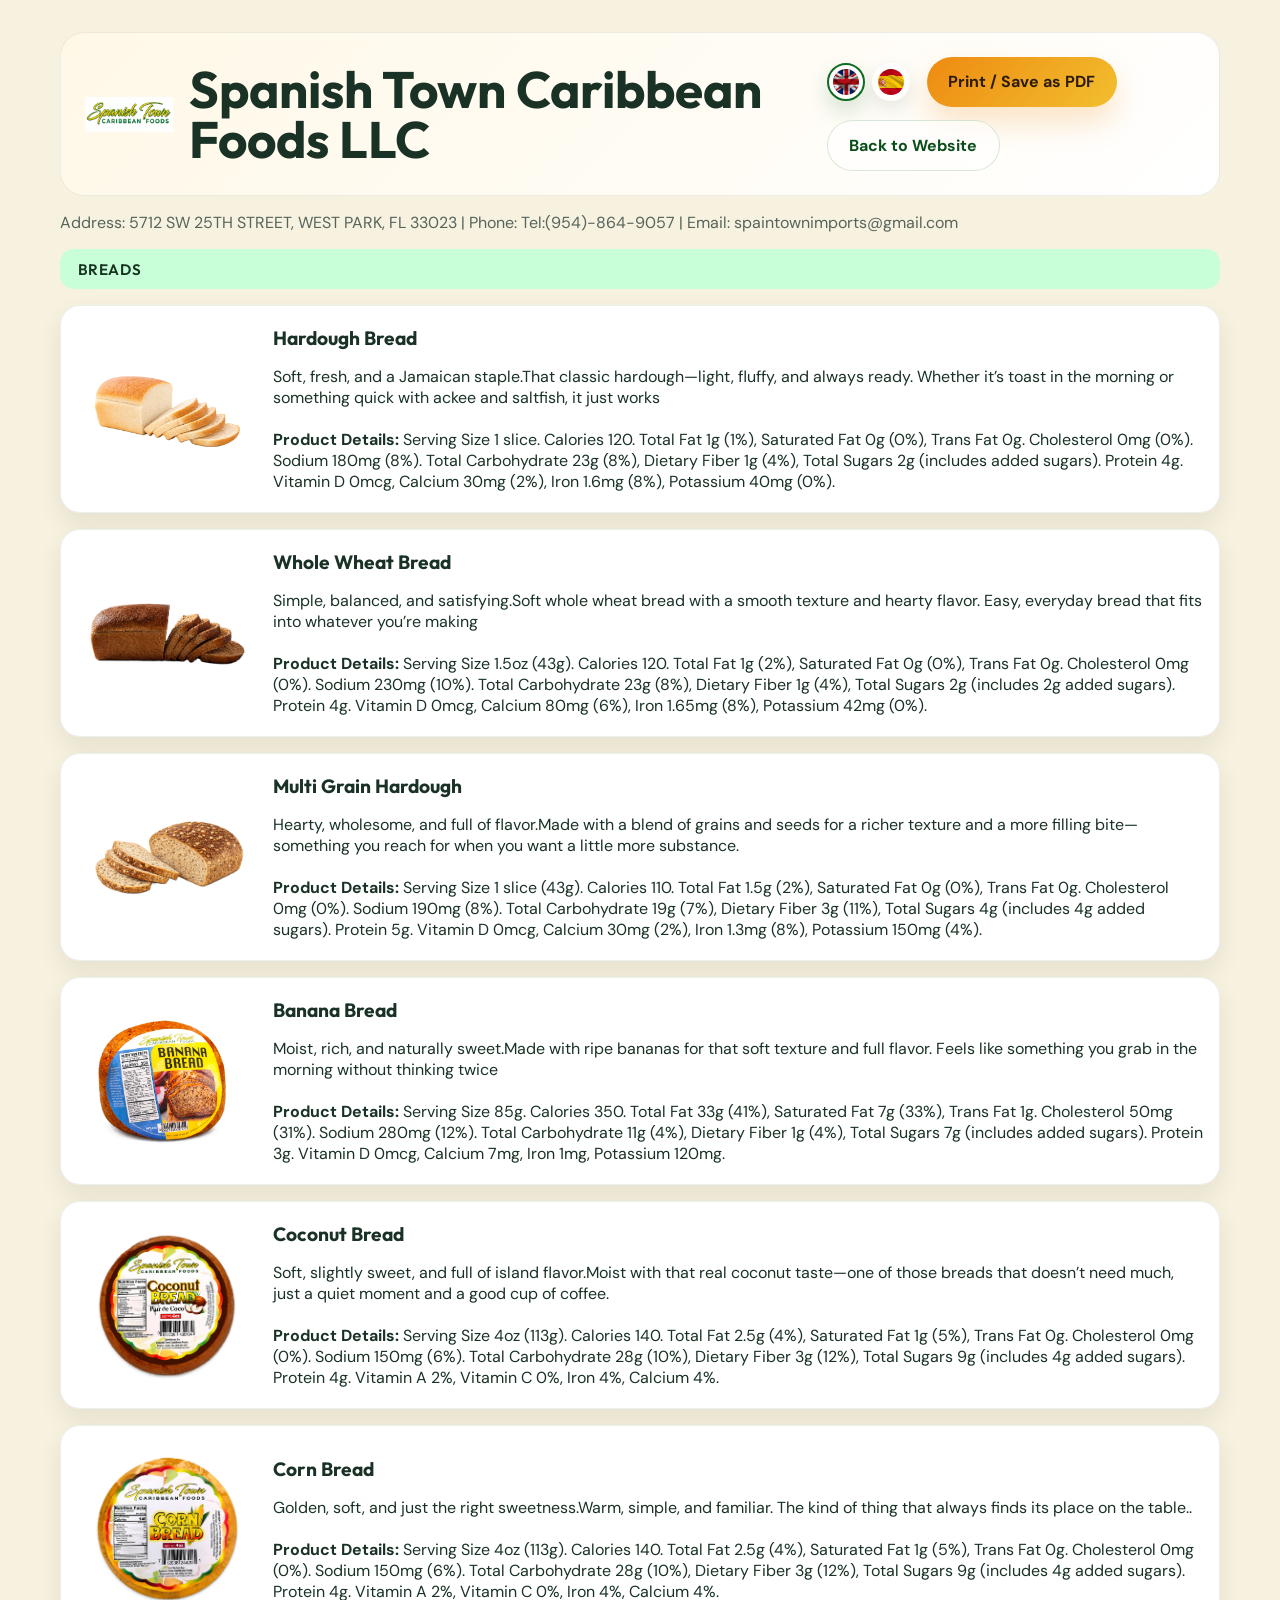
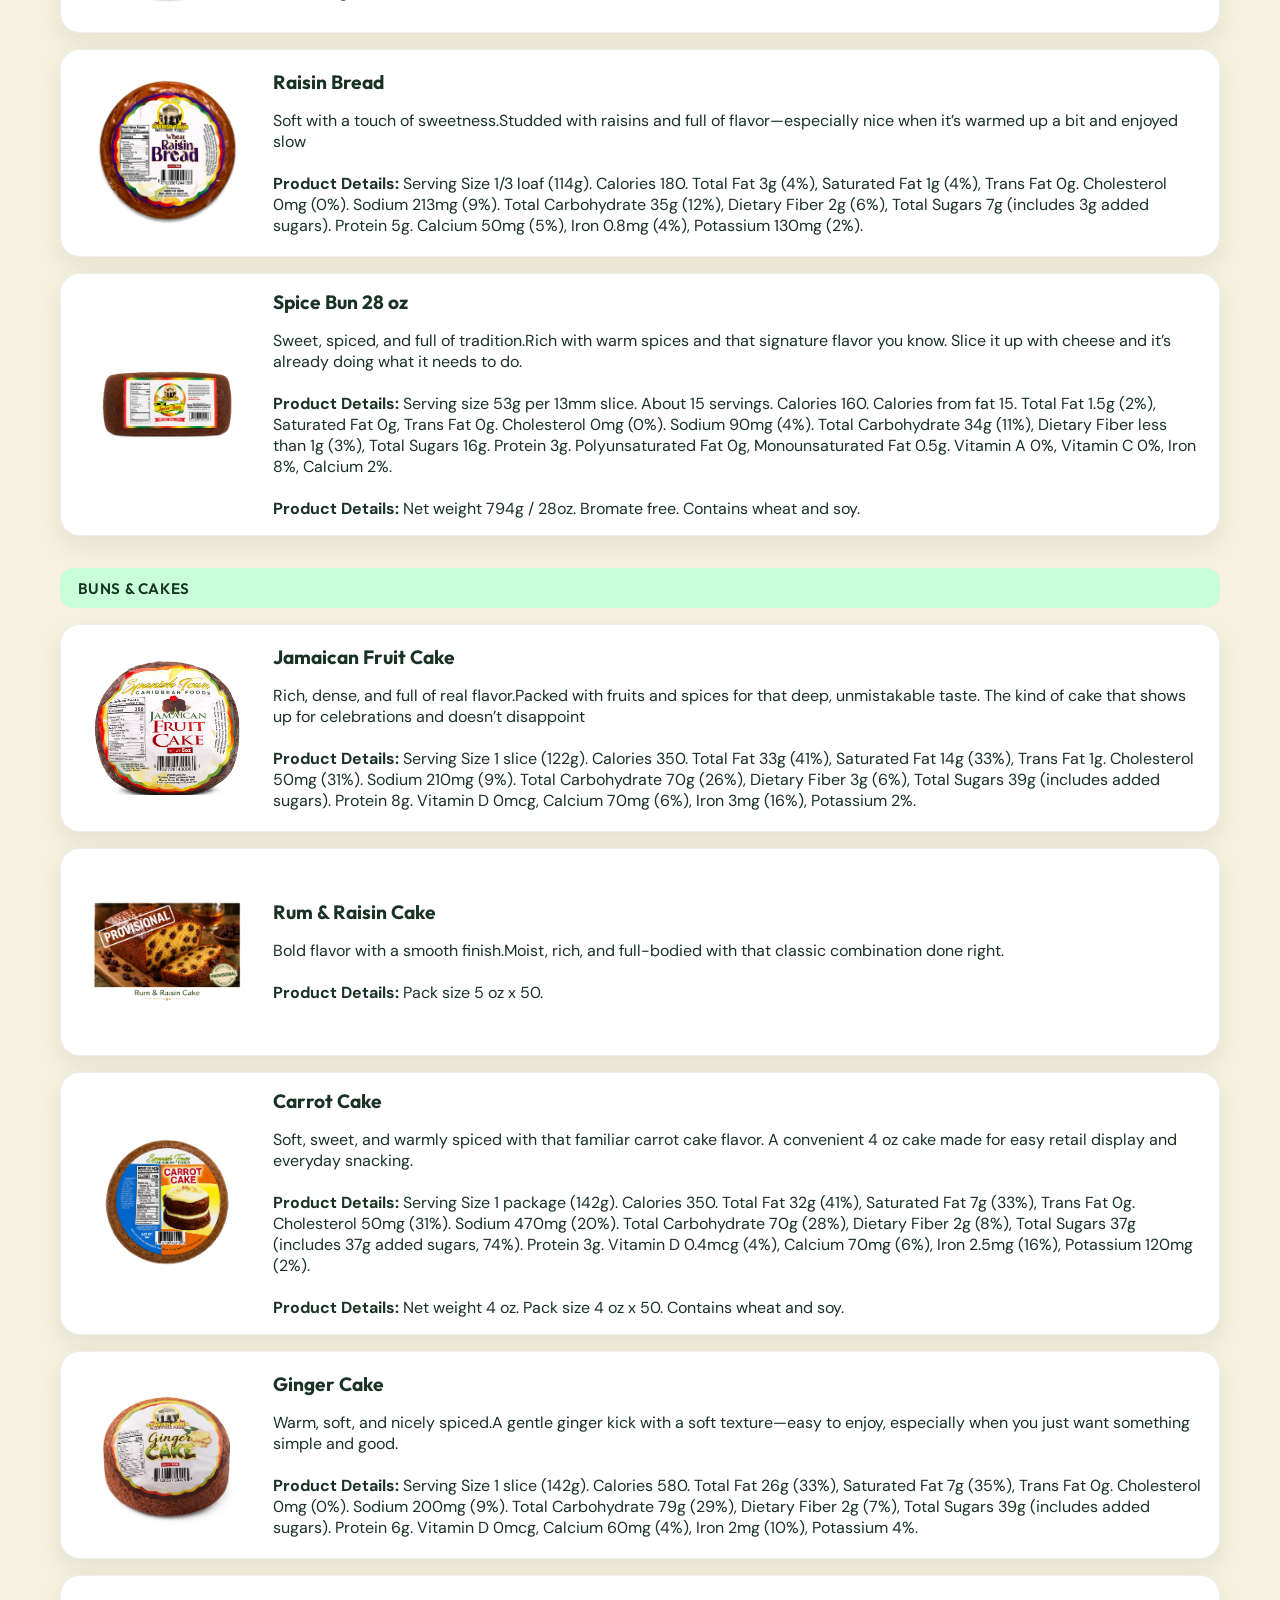
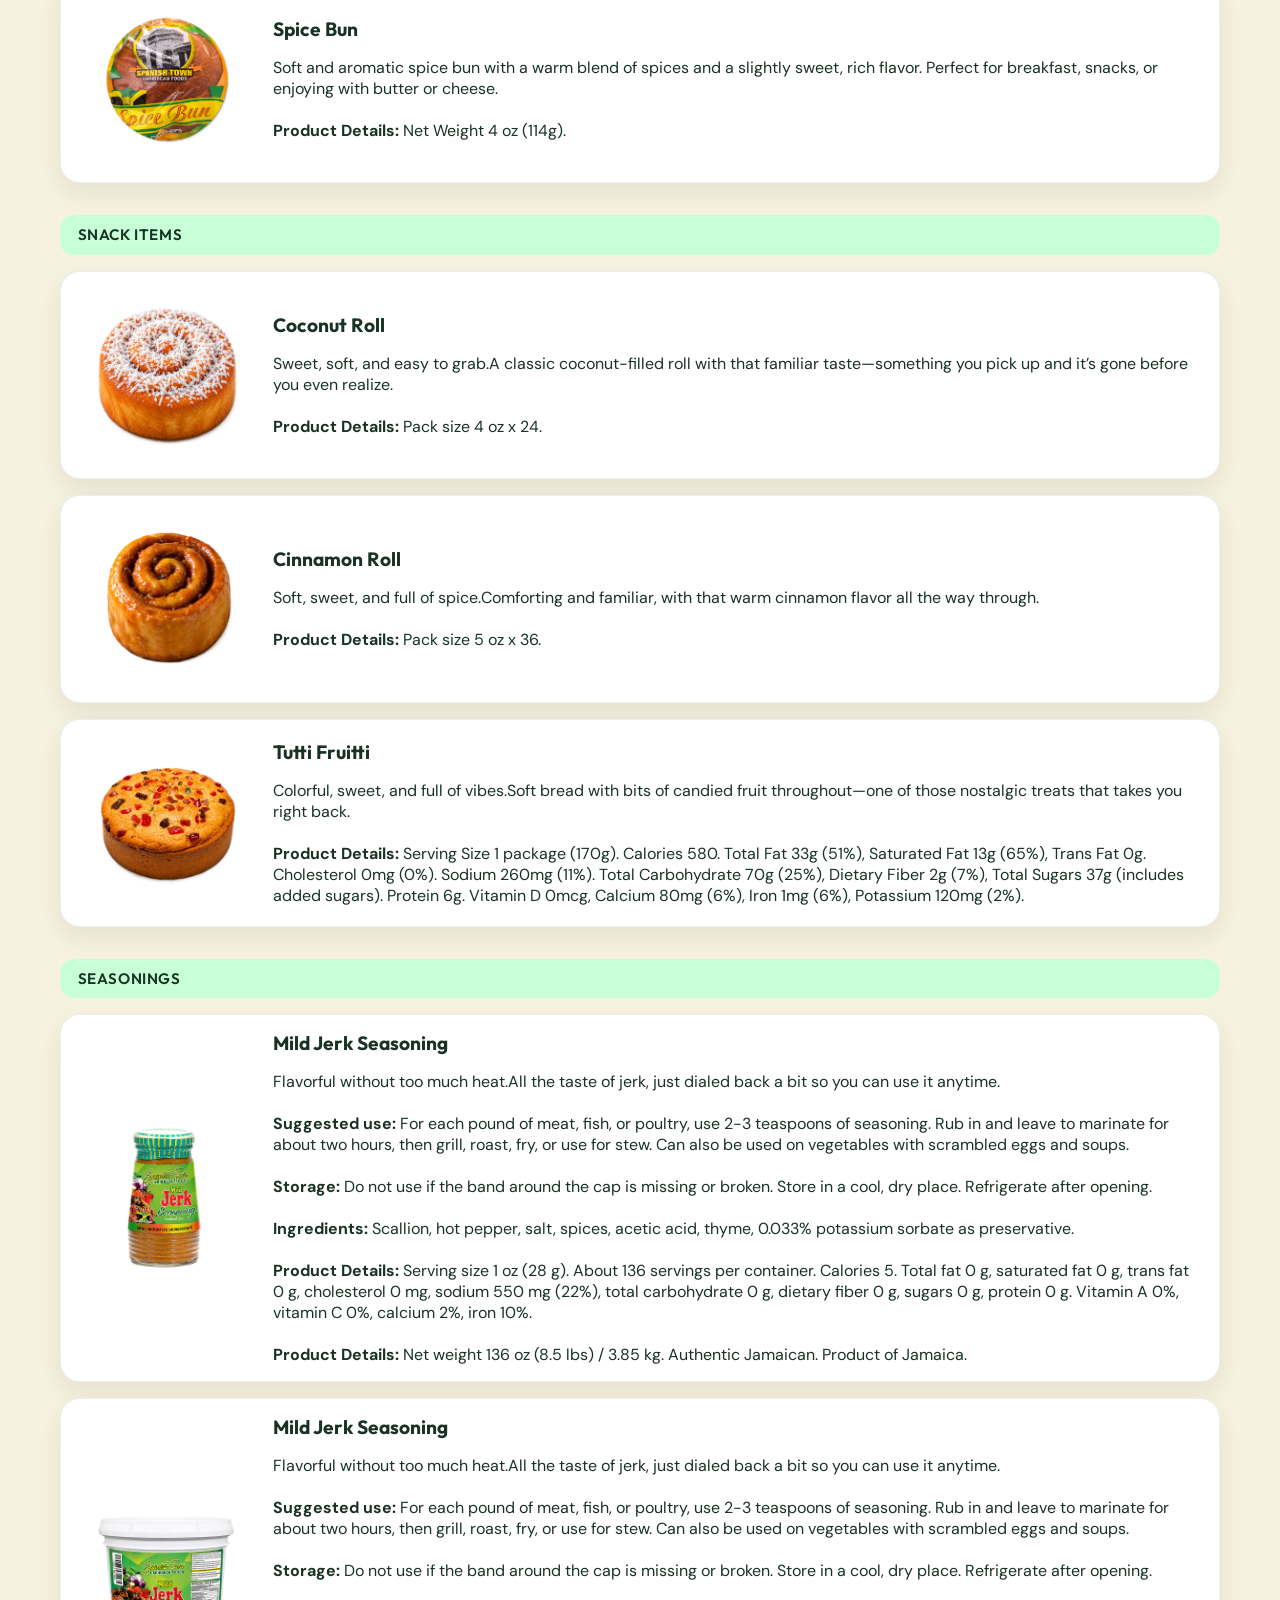
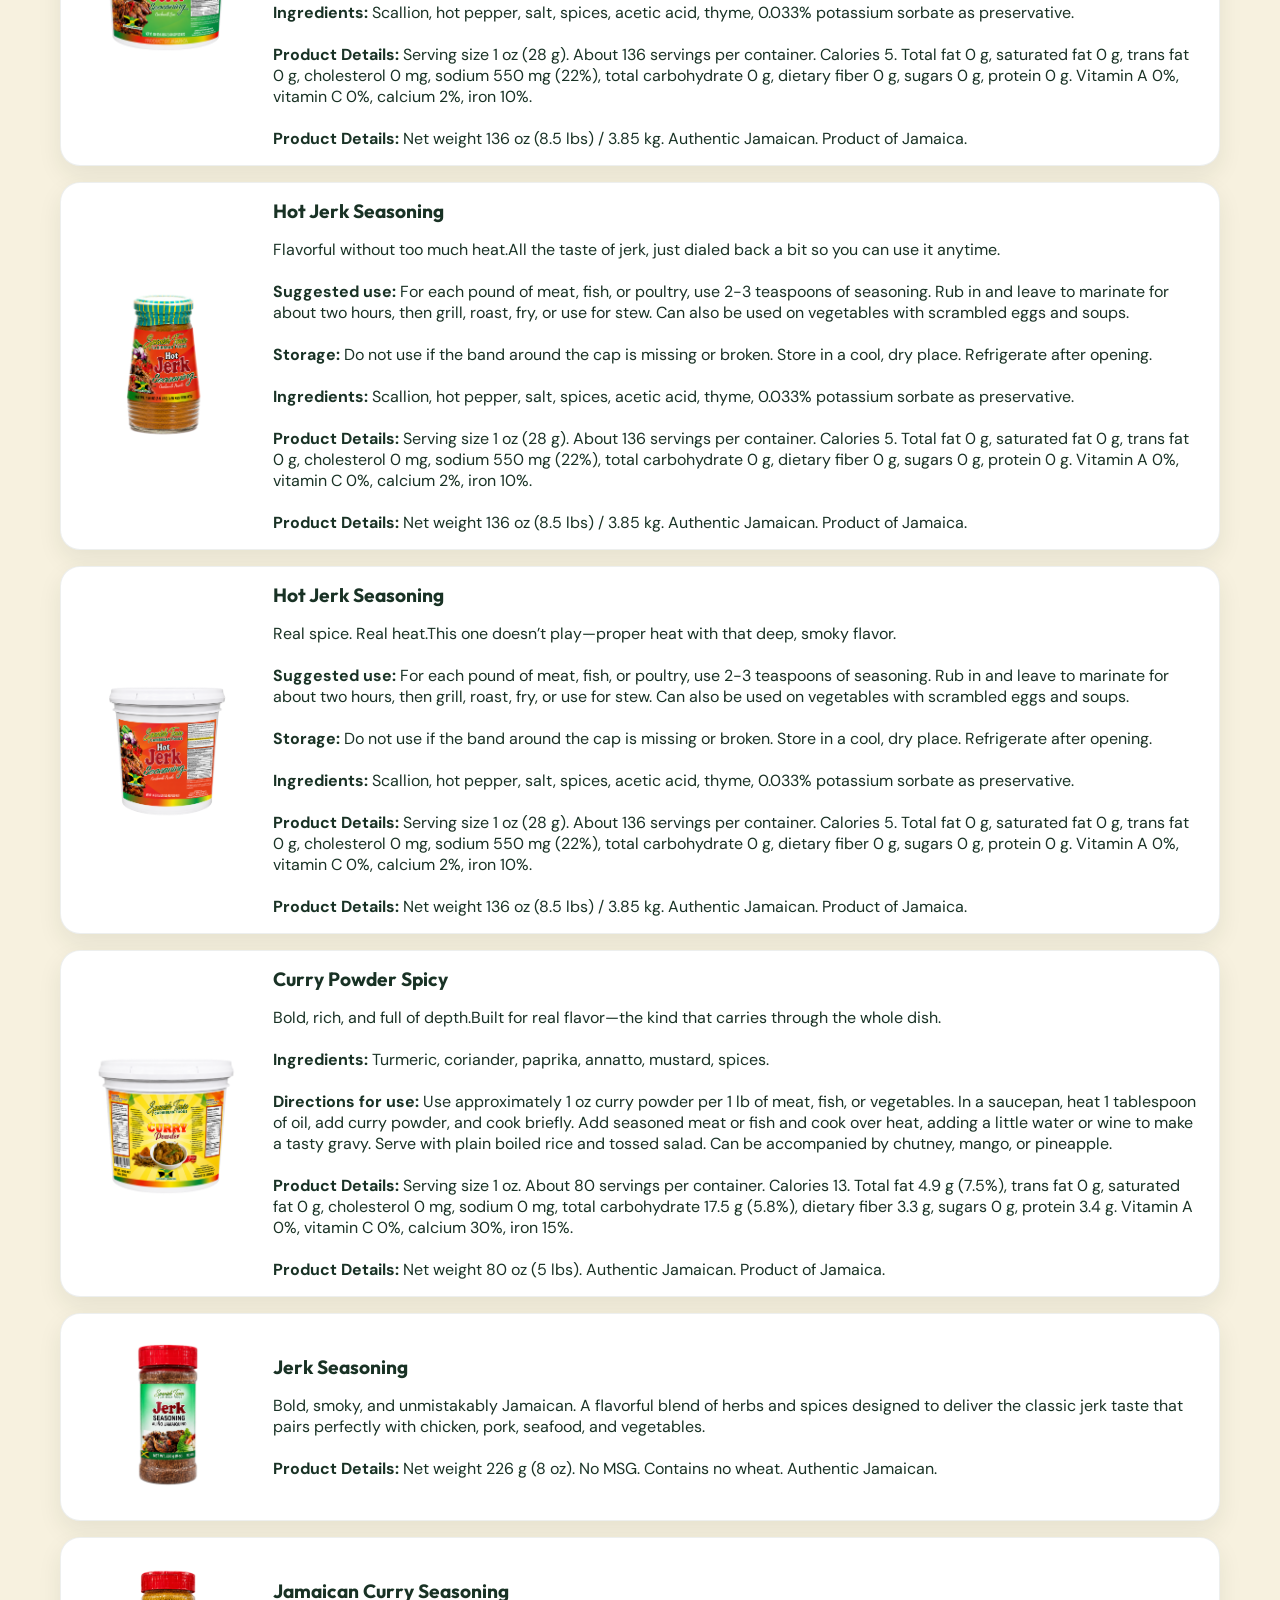
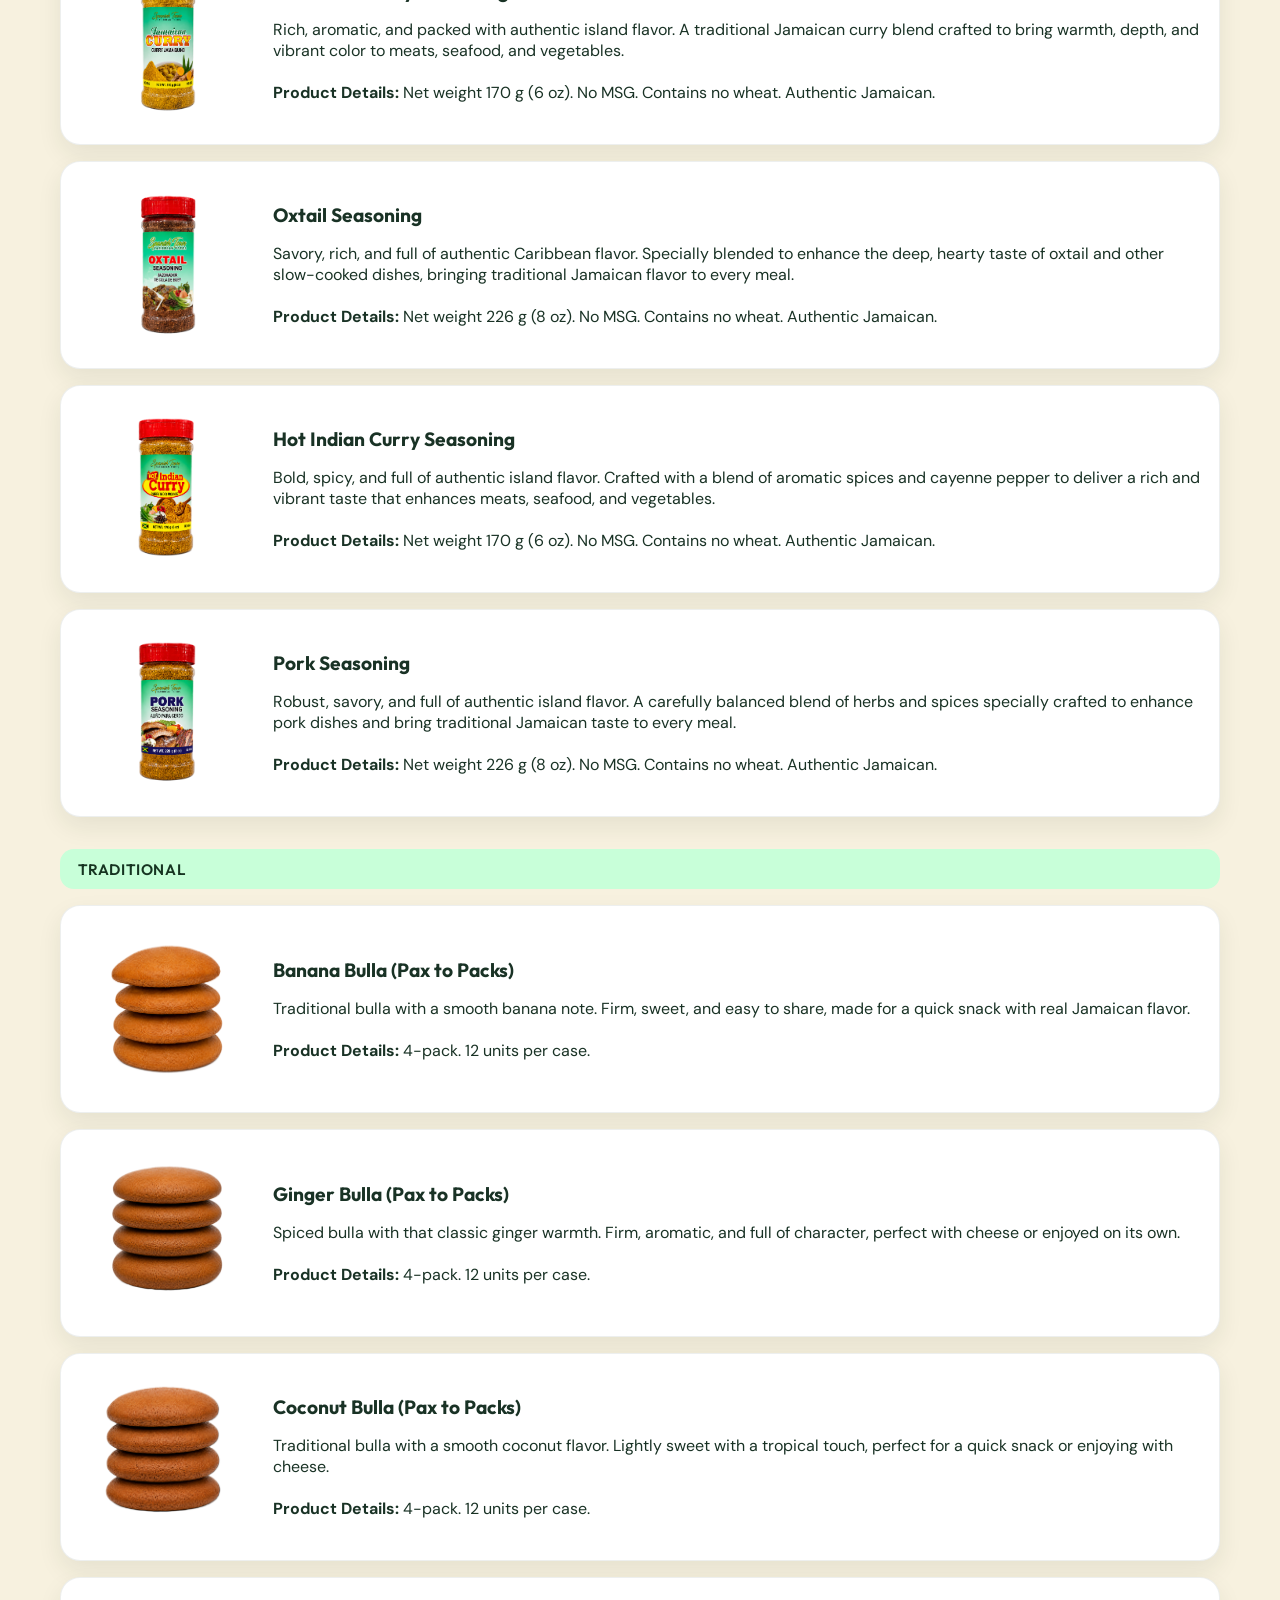
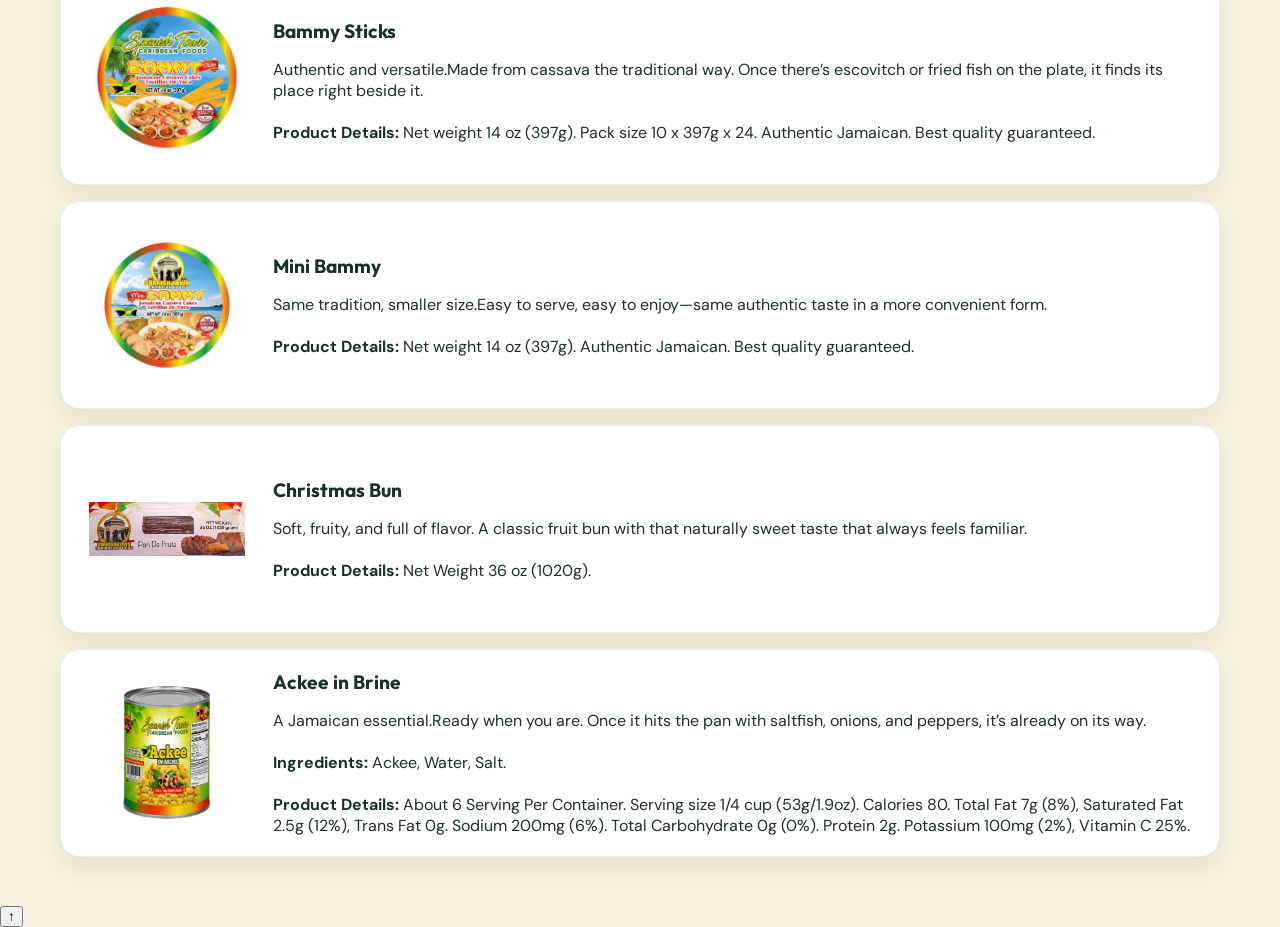
==== commit 29c8fbe7: "mejoraFotos" ====
--- a/catalog.html
+++ b/catalog.html
@@ -55,6 +55,10 @@
     ↑
   </button>
 
-  <script src="script.js"></script>
-</body>
+  <script src="js/config.js"></script>
+  <script src="js/utils.js"></script>
+  <script src="js/quote.js"></script>
+  <script src="js/catalog.js"></script>
+  <script src="js/main.js"></script>
+  </body>
 </html>
--- a/styles.css
+++ b/styles.css
@@ -422,9 +422,7 @@
   color: var(--green-deep);
 }
 
-.scroll-top-button {
-  display: none;
-}
+
 
 .product-index {
   display: inline-flex;
@@ -650,14 +648,21 @@
   justify-content: center;
   background: #ffffff;
   padding: 1rem;
+  overflow: hidden;
 }
 
 .product-media img {
-  width: auto;
-  height: 100%;
-  max-width: 100%;
-  max-height: 100%;
+  width: 84%;
+  height: 84%;
   object-fit: contain;
+  transition: transform 180ms ease;
+  cursor: zoom-in;
+  transform-origin: center;
+}
+
+.product-card:hover .product-media img,
+.product-media:active img {
+  transform: scale(1.12);
 }
 
 .product-media-placeholder {
@@ -687,6 +692,7 @@
 }
 
 .product-copy h3 {
+  font-size: 1.4rem;
   margin-top: 0.9rem;
 }
 
@@ -747,20 +753,18 @@
 }
 
 .pricing-shell {
-  display: grid;
-  grid-template-columns: 0.95fr 1.05fr;
-  gap: 2rem;
-  align-items: start;
+  display: block;
 }
 
 .pricing-copy {
   display: grid;
-  gap: 1.25rem;
+  gap: 1.5rem;
 }
 
 .pricing-copy h2 {
-  max-width: 11ch;
-  line-height: 0.95;
+  max-width: 100%;
+  font-size: clamp(2rem, 2.75vw, 3rem);
+  line-height: 1;
 }
 
 .pricing-copy p:last-child {
@@ -769,15 +773,10 @@
 }
 
 .pricing-rule {
-  width: min(100%, 620px);
+  width: 100%;
   height: 3px;
   border-radius: 999px;
   background: linear-gradient(90deg, rgba(91, 53, 16, 0.7), rgba(91, 53, 16, 0.08));
-}
-
-.pricing-panel {
-  display: grid;
-  gap: 1.25rem;
 }
 
 .pricing-table-wrap {
@@ -877,6 +876,469 @@
   margin: 0;
   color: var(--muted);
   line-height: 1.55;
+}
+
+.quote-cta {
+  display: flex;
+  justify-content: center;
+  margin-top: 2rem;
+}
+
+.quote-modal[hidden] {
+  display: none;
+}
+
+.quote-modal {
+  position: fixed;
+  inset: 0;
+  z-index: 1000;
+  display: grid;
+  place-items: center;
+  padding: 1.5rem;
+}
+
+.quote-modal-open {
+  overflow: hidden;
+}
+
+.quote-modal-backdrop {
+  position: absolute;
+  inset: 0;
+  background: rgba(12, 28, 18, 0.58);
+  backdrop-filter: blur(6px);
+}
+
+.quote-dialog {
+  position: relative;
+  width: min(1180px, 100%);
+  max-height: min(92vh, 960px);
+  overflow: auto;
+  padding: clamp(1rem, 2.5vw, 1.8rem);
+  border-radius: 22px;
+  background: linear-gradient(180deg, #fffaf2, #fff7df);
+  border: 1px solid rgba(25, 50, 37, 0.14);
+  box-shadow: 0 30px 80px rgba(0, 0, 0, 0.26);
+}
+
+.quote-confirm[hidden] {
+  display: none;
+}
+
+.quote-confirm {
+  position: absolute;
+  inset: 0;
+  display: flex;
+  align-items: center;
+  justify-content: center;
+  z-index: 12;
+}
+
+.quote-confirm-backdrop {
+  position: absolute;
+  inset: 0;
+  background: rgba(12, 28, 18, 0.6);
+  backdrop-filter: blur(4px);
+}
+
+.quote-confirm-dialog {
+  position: relative;
+  width: min(420px, 90%);
+  background: #fffdf5;
+  border: 1px solid rgba(25, 50, 37, 0.14);
+  border-radius: 20px;
+  padding: 1.4rem 1.25rem;
+  box-shadow: 0 24px 48px rgba(0, 0, 0, 0.18);
+  z-index: 1;
+}
+
+.quote-confirm-dialog h3 {
+  margin: 0 0 0.75rem;
+  color: var(--green-deep);
+  font-size: 1.25rem;
+}
+
+.quote-confirm-dialog p {
+  margin: 0 0 1.25rem;
+  color: var(--muted);
+  line-height: 1.55;
+}
+
+.quote-confirm-actions {
+  display: flex;
+  justify-content: flex-end;
+  gap: 0.75rem;
+  flex-wrap: wrap;
+}
+
+.quote-confirm-actions .button {
+  min-width: 130px;
+}
+
+@media (max-width: 780px) {
+  .quote-confirm-dialog {
+    width: min(92%, 380px);
+  }
+
+  .quote-confirm-actions {
+    flex-direction: column;
+  }
+
+  .quote-confirm-actions .button {
+    width: 100%;
+  }
+}
+
+.quote-close-button {
+  position: absolute;
+  top: 1rem;
+  right: 1rem;
+  width: 40px;
+  height: 40px;
+  border: 0;
+  border-radius: 999px;
+  background: rgba(255, 255, 255, 0.78);
+  color: var(--green-deep);
+  font-size: 1.45rem;
+  font-weight: 700;
+  cursor: pointer;
+}
+
+.quote-view h2 {
+  color: var(--green);
+  font-size: clamp(2rem, 3.2vw, 3rem);
+  line-height: 1;
+  margin: 0 3rem 0.85rem 0;
+  white-space: nowrap;
+}
+
+.quote-intro,
+.quote-products-heading p {
+  color: var(--muted);
+  line-height: 1.6;
+}
+
+.quote-form {
+  display: grid;
+  gap: 0.65rem;
+}
+
+.quote-field-grid {
+  display: grid;
+  grid-template-columns: repeat(2, minmax(0, 1fr));
+  gap: 1rem;
+}
+
+.quote-field {
+  display: grid;
+  gap: 0.45rem;
+  color: var(--green-deep);
+  font-weight: 700;
+}
+
+.quote-label-text {
+  display: inline-flex;
+  align-items: baseline;
+  gap: 0.2rem;
+}
+
+.quote-required-marker,
+.quote-required-note {
+  color: #9f2d13;
+}
+
+.quote-required-note {
+  margin: -0.25rem 0 0.15rem;
+  font-size: 0.88rem;
+  font-weight: 700;
+}
+
+.quote-field input,
+.quote-field textarea {
+  width: 100%;
+  border: 1px solid rgba(25, 50, 37, 0.16);
+  border-radius: 14px;
+  background: rgba(255, 255, 255, 0.86);
+  color: #1d3527;
+  font: inherit;
+  padding: 0.85rem 0.95rem;
+}
+
+.quote-field textarea {
+  resize: vertical;
+  min-height: 100px;
+  max-height: 140px;
+}
+
+.quote-products-heading {
+  display: grid;
+  gap: 0.25rem;
+}
+
+.quote-products-heading h3,
+.quote-review-summary h3 {
+  color: var(--green-deep);
+  font-size: 1.2rem;
+}
+
+.quote-filter-bar {
+  display: flex;
+  flex-wrap: wrap;
+  gap: 0.75rem;
+  padding: 1rem 1rem 0.5rem;
+}
+
+.quote-filter {
+  border: 1px solid rgba(25, 50, 37, 0.12);
+  border-radius: 999px;
+  background: rgba(255, 255, 255, 0.95);
+  color: var(--green-deep);
+  padding: 0.65rem 1rem;
+  cursor: pointer;
+  font-weight: 700;
+}
+
+.quote-filter.is-active {
+  background: var(--green-deep);
+  color: #fff;
+  border-color: transparent;
+}
+
+.quote-products {
+  max-height: min(70vh, 760px);
+  min-height: 440px;
+  overflow: auto;
+  border: 1px solid rgba(25, 50, 37, 0.16);
+  border-radius: 18px;
+  background: rgba(255, 255, 255, 0.78);
+}
+
+.quote-product-table {
+  width: 100%;
+  min-width: 0;
+}
+
+.quote-notes-field {
+  margin-top: 0;
+}
+
+.quote-actions {
+  margin-top: 0;
+}
+
+.quote-product-row {
+  display: grid;
+  grid-template-columns: 44px minmax(170px, 1fr) 160px minmax(210px, 1.4fr);
+  align-items: center;
+  border-bottom: 1px solid rgba(25, 50, 37, 0.12);
+}
+
+.quote-product-row:last-child {
+  border-bottom: 0;
+}
+
+.quote-product-head {
+  position: sticky;
+  top: 0;
+  z-index: 1;
+  background: rgba(220, 243, 221, 0.97);
+  color: #24521f;
+  font-family: "Outfit", sans-serif;
+  font-weight: 800;
+  border-bottom: 2px solid rgba(37, 85, 35, 0.18);
+}
+
+.quote-product-row > * {
+  min-height: 64px;
+  padding: 0.7rem 0.8rem;
+  border-right: 1px solid rgba(25, 50, 37, 0.08);
+}
+
+.quote-product-row > *:nth-child(3),
+.quote-product-row > *:nth-child(4),
+.quote-product-head span:nth-child(3),
+.quote-product-head span:nth-child(4) {
+  text-align: center;
+  justify-content: center;
+}
+
+.quote-product-row > *:last-child {
+  border-right: 0;
+}
+
+.quote-check-cell {
+  display: flex;
+  align-items: center;
+  justify-content: center;
+}
+
+.quote-check-cell input {
+  accent-color: var(--green);
+}
+
+.quote-product-info {
+  display: grid;
+  grid-template-columns: 64px 1fr;
+  gap: 0.85rem;
+  align-items: center;
+}
+
+.quote-product-info img,
+.quote-review-product img {
+  width: 64px;
+  height: 52px;
+  object-fit: contain;
+  border-radius: 10px;
+  background: #fff;
+  border: 1px solid rgba(25, 50, 37, 0.08);
+}
+
+.quote-product-info strong,
+.quote-product-info small {
+  display: block;
+}
+
+.quote-product-info small,
+.quote-review-product small {
+  margin-top: 0.25rem;
+  color: var(--muted);
+  line-height: 1.4;
+}
+
+.quote-units-cell {
+  display: flex;
+  align-items: center;
+  color: var(--green-deep);
+  font-weight: 700;
+}
+
+.quote-case-controls {
+  display: grid;
+  grid-template-columns: minmax(110px, 1fr) auto minmax(100px, 1fr);
+  gap: 0.65rem;
+  align-items: center;
+}
+
+.quote-case-controls select,
+.quote-case-controls input {
+  width: 100%;
+  min-width: 0;
+  border: 1px solid rgba(25, 50, 37, 0.16);
+  border-radius: 12px;
+  background: rgba(255, 255, 255, 0.9);
+  color: #1d3527;
+  font: inherit;
+  padding: 0.75rem 0.8rem;
+}
+
+.quote-or {
+  color: var(--muted);
+  font-weight: 700;
+  text-align: center;
+}
+
+.quote-error {
+  min-height: 1.5rem;
+  color: #9f2d13;
+  font-weight: 700;
+}
+
+.quote-actions {
+  display: flex;
+  justify-content: flex-end;
+  gap: 0.85rem;
+  flex-wrap: wrap;
+}
+
+.quote-actions-split {
+  justify-content: space-between;
+}
+
+.quote-review-summary {
+  display: grid;
+  gap: 1rem;
+  margin-top: 1rem;
+}
+
+.quote-review-summary section {
+  padding: 1rem;
+  border: 1px solid rgba(25, 50, 37, 0.12);
+  border-radius: 16px;
+  background: rgba(255, 255, 255, 0.68);
+}
+
+.quote-review-summary p {
+  margin: 0.4rem 0 0;
+  color: var(--muted);
+}
+
+.quote-review-summary ul {
+  display: grid;
+  gap: 0.65rem;
+  margin: 0.65rem 0 0;
+  padding: 0;
+  list-style: none;
+}
+
+.quote-review-product {
+  display: grid;
+  grid-template-columns: 64px 1fr auto;
+  gap: 0.85rem;
+  align-items: center;
+  padding: 0.65rem;
+  border: 1px solid rgba(25, 50, 37, 0.08);
+  border-radius: 12px;
+  background: rgba(255, 255, 255, 0.58);
+  color: var(--muted);
+}
+
+.quote-review-product strong,
+.quote-review-product span {
+  color: var(--green-deep);
+}
+
+.quote-review-product span {
+  font-weight: 800;
+  white-space: nowrap;
+}
+
+.thank-you-page {
+  min-height: 100vh;
+  display: grid;
+  place-items: center;
+  padding: clamp(1.25rem, 4vw, 3rem);
+  background:
+    radial-gradient(circle at 20% 20%, rgba(238, 138, 17, 0.12), transparent 32%),
+    linear-gradient(180deg, #fffaf1, #fff4d7);
+}
+
+.thank-you-card {
+  width: min(720px, 100%);
+  padding: clamp(1.5rem, 5vw, 3rem);
+  border-radius: 24px;
+  background: rgba(255, 255, 255, 0.78);
+  border: 1px solid rgba(25, 50, 37, 0.12);
+  box-shadow: var(--shadow);
+  text-align: center;
+}
+
+.thank-you-logo {
+  width: min(220px, 70%);
+  height: auto;
+  margin-bottom: 1.25rem;
+}
+
+.thank-you-card h1 {
+  color: var(--green);
+  font-size: clamp(2.5rem, 7vw, 4.4rem);
+  line-height: 0.95;
+}
+
+.thank-you-card p:not(.eyebrow) {
+  max-width: 560px;
+  margin: 1rem auto 1.6rem;
+  color: var(--muted);
+  font-size: 1.08rem;
+  line-height: 1.65;
 }
 
 .contact-section {
@@ -1131,9 +1593,71 @@
   .pricing-highlights {
     grid-template-columns: 1fr;
   }
+
+  .quote-field-grid {
+    grid-template-columns: 1fr;
+  }
+
+  .quote-product-table {
+    min-width: 0;
+  }
+
+  .quote-product-head {
+    display: none;
+  }
+
+  .quote-product-row {
+    grid-template-columns: 42px 1fr;
+    padding: 0.8rem 0;
+  }
+
+  .quote-product-row > * {
+    min-height: auto;
+    padding: 0.45rem 0.8rem;
+    border-right: 0;
+  }
+
+  .quote-product-info,
+  .quote-units-cell,
+  .quote-case-controls {
+    grid-column: 2;
+  }
+
+  .quote-case-controls {
+    grid-template-columns: 1fr;
+  }
+
+  .quote-or {
+    text-align: left;
+  }
+
+  .quote-review-product {
+    grid-template-columns: 56px 1fr;
+  }
+
+  .quote-review-product span {
+    grid-column: 2;
+  }
+
+  .quote-dialog {
+    max-height: 92vh;
+  }
+
+  .quote-actions,
+  .quote-actions-split {
+    justify-content: stretch;
+  }
+
+  .quote-actions .button {
+    width: 100%;
+  }
 }
 
 @media (max-width: 780px) {
+  .quote-view h2 {
+    white-space: normal;
+  }
+
   .site-header {
     padding: 0.8rem 0;
   }
@@ -1166,35 +1690,64 @@
     padding-top: 0.25rem;
   }
 
-  .scroll-top-button {
-    position: fixed;
-    right: 1rem;
-    bottom: 1rem;
-    z-index: 30;
-    width: 48px;
-    height: 48px;
-    display: inline-flex;
-    align-items: center;
-    justify-content: center;
-    border: 0;
-    border-radius: 50%;
-    background: linear-gradient(135deg, var(--green) 0%, var(--green-deep) 100%);
-    color: #fff;
-    box-shadow: 0 14px 28px rgba(13, 107, 36, 0.28);
-    font-family: "Outfit", sans-serif;
-    font-size: 1.45rem;
-    font-weight: 800;
-    line-height: 1;
-    opacity: 0;
-    pointer-events: none;
-    transform: translateY(12px);
-    transition: opacity 180ms ease, transform 180ms ease;
-  }
-
-  .scroll-top-button.is-visible {
-    opacity: 1;
-    pointer-events: auto;
-    transform: translateY(0);
+  .quote-product-table {
+    min-width: 0;
+  }
+
+  .quote-product-head {
+    display: grid;
+  }
+
+  .quote-product-row {
+    grid-template-columns: 44px minmax(130px, 1fr) 130px minmax(180px, 1.4fr);
+    padding: 0.7rem 0;
+  }
+
+  .quote-product-row > * {
+    min-height: auto;
+    padding: 0.6rem 0.75rem;
+    border-right: 1px solid rgba(25, 50, 37, 0.08);
+  }
+
+  .quote-product-info,
+  .quote-units-cell,
+  .quote-case-controls {
+    grid-column: auto;
+  }
+
+  .quote-case-controls {
+    grid-template-columns: minmax(90px, 1fr) auto minmax(120px, 1.4fr);
+    gap: 0.45rem;
+  }
+
+  .quote-case-controls select,
+  .quote-case-controls input {
+    min-width: 0;
+  }
+
+  .quote-or {
+    text-align: center;
+  }
+
+  .quote-review-product {
+    grid-template-columns: 56px 1fr;
+  }
+
+  .quote-review-product span {
+    grid-column: 2;
+  }
+
+  .quote-dialog {
+    max-height: 92vh;
+  }
+
+  .quote-actions,
+  .quote-actions-split {
+    justify-content: stretch;
+  }
+
+  .quote-actions .button {
+    width: 100%;
   }
 
   .hero-grid,
@@ -1311,6 +1864,40 @@
     flex-direction: column;
     align-items: flex-start;
   }
+
+  
+.scroll-top-button {
+  position: fixed !important;
+  right: 1rem !important;
+  bottom: 1rem !important;
+  z-index: 99999 !important;
+  width: 48px !important;
+  height: 48px !important;
+  display: inline-flex !important;
+  align-items: center !important;
+  justify-content: center !important;
+  border: 0 !important;
+  border-radius: 50% !important;
+  background: linear-gradient(135deg, var(--green) 0%, var(--green-deep) 100%) !important;
+  color: #fff !important;
+  box-shadow: 0 14px 28px rgba(13, 107, 36, 0.28) !important;
+  font-family: "Outfit", sans-serif !important;
+  font-size: 1.45rem !important;
+  font-weight: 800 !important;
+  opacity: 0 !important;
+  visibility: hidden !important;
+  pointer-events: none !important;
+  transform: translateY(12px) !important;
+  transition: opacity 180ms ease, transform 180ms ease, visibility 180ms ease !important;
+}
+
+.scroll-top-button.is-visible {
+  opacity: 1 !important;
+  visibility: visible !important;
+  pointer-events: auto !important;
+  transform: translateY(0) !important;
+}
+
 }
 
 @media print {
